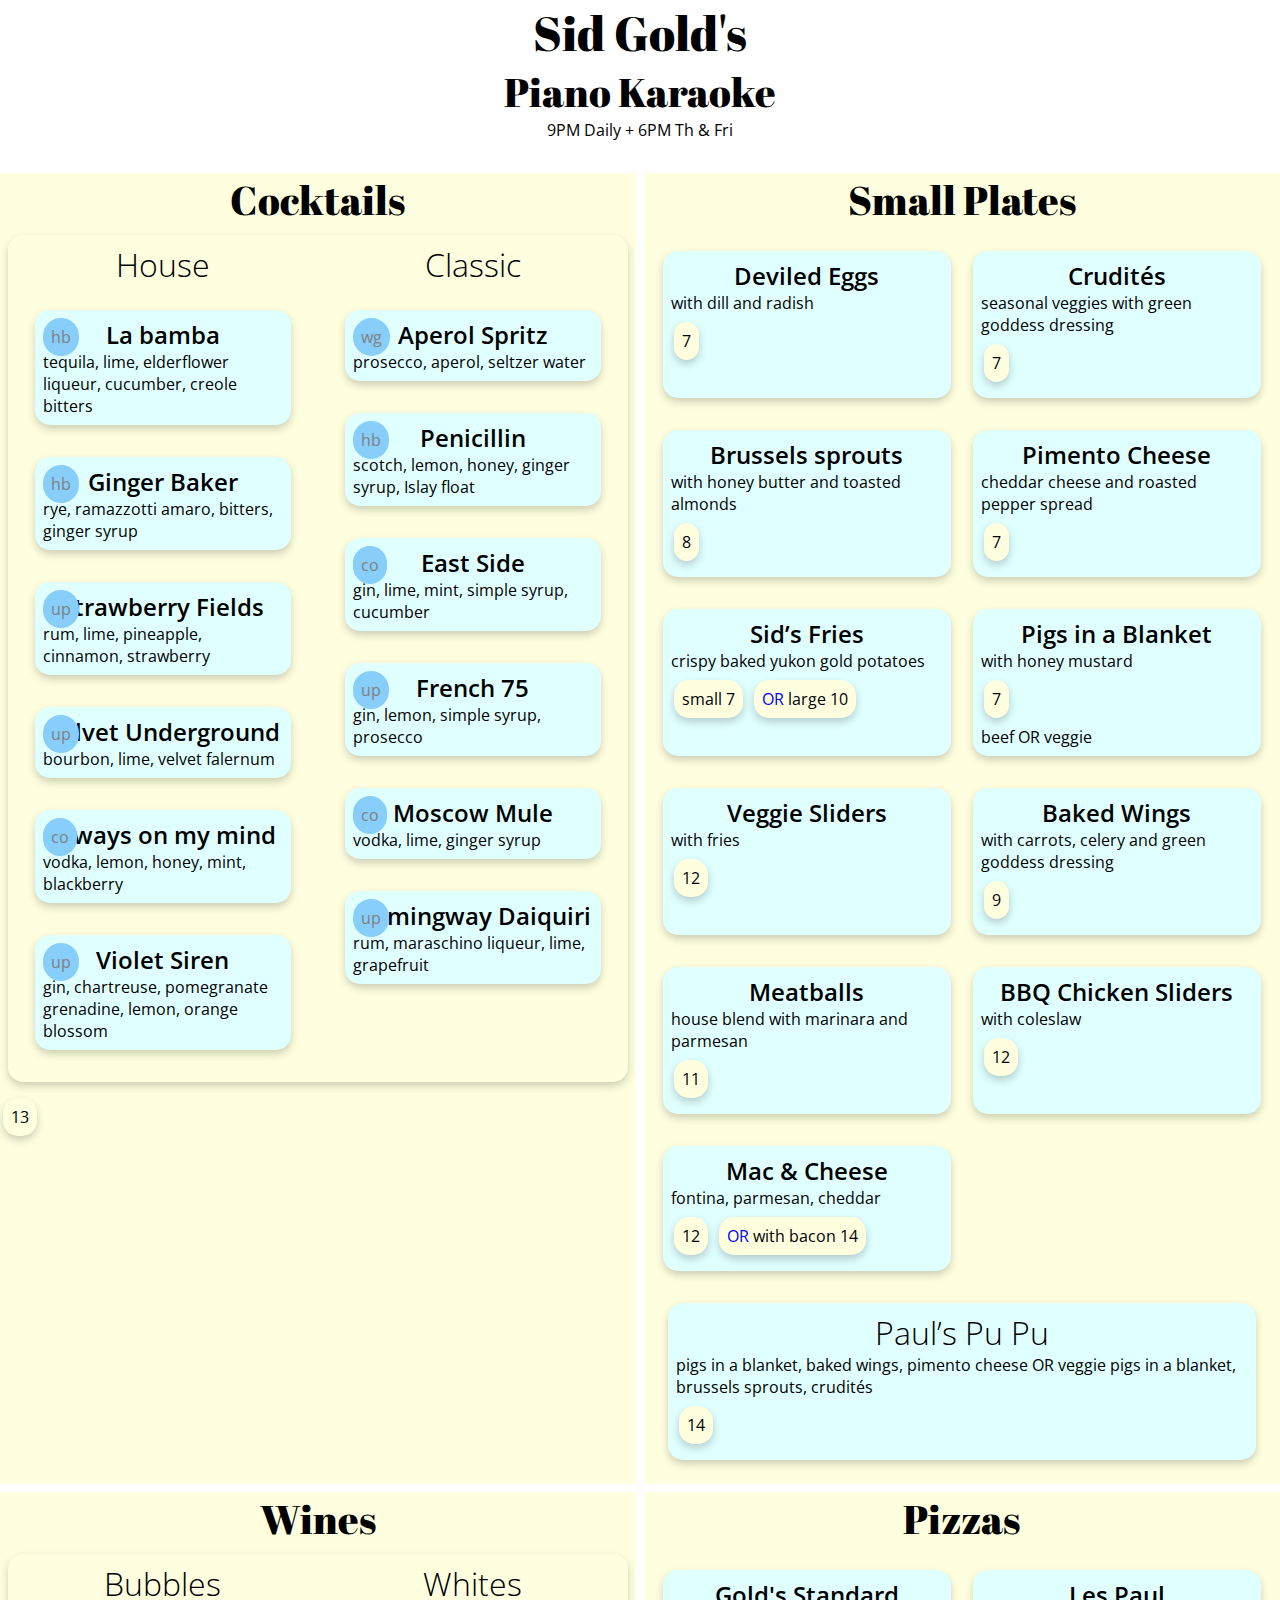
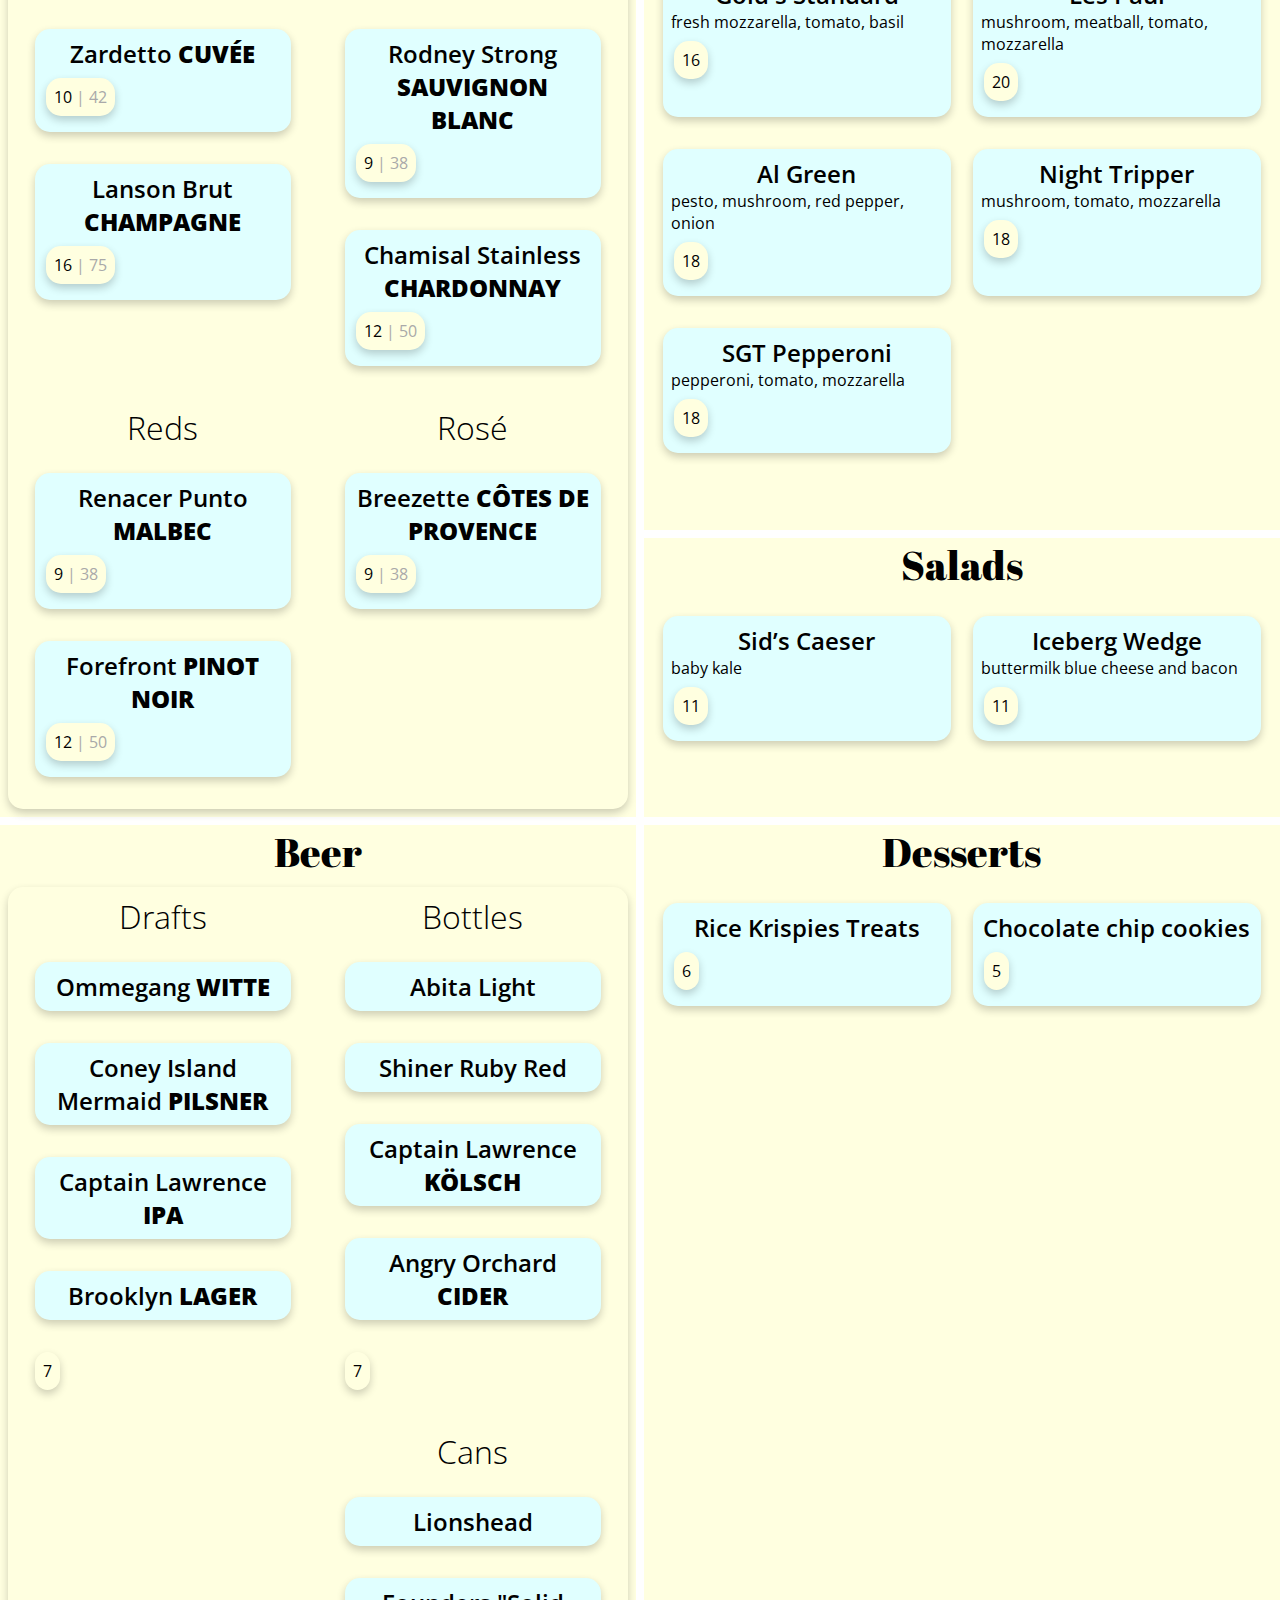
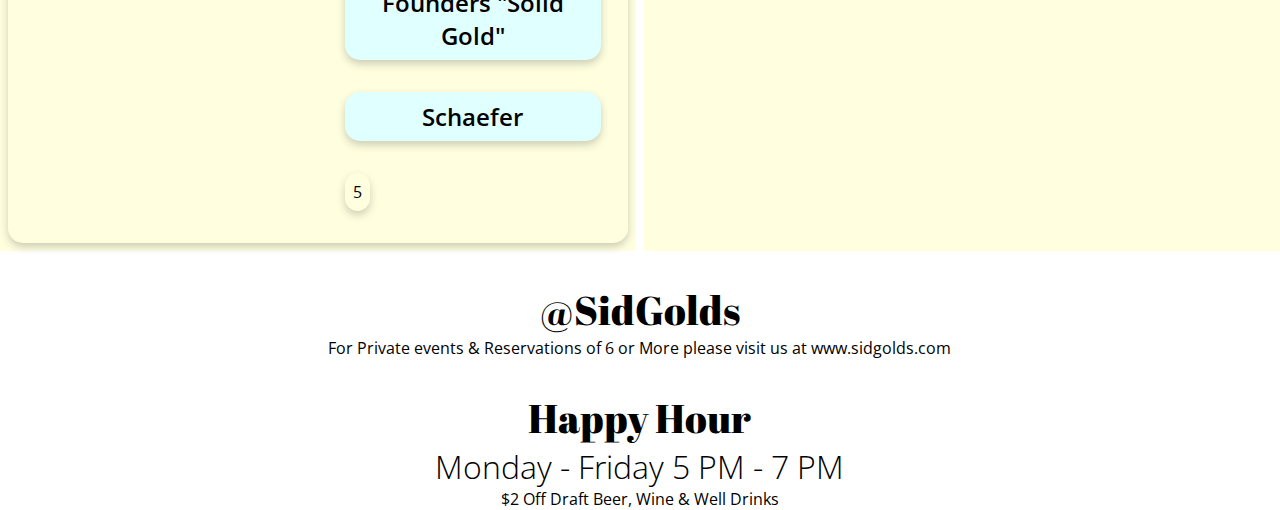
==== index.html @ cfde5a7e "updated render in link" ====
<!DOCTYPE html>
<html lang="en" dir="ltr">

<head>
  <meta charset="utf-8">
  <title>Sid Gold's Menu</title>
  <link href="layout.css" rel="stylesheet" type="text/css" media="all">
  <link href="style.css" rel="stylesheet" type="text/css" media="all">
  <link href="toggle.css" rel="stylesheet" type="text/css" media="all">
  <link href="color.css" rel="stylesheet" type="text/css" media="all">
  <link rel="manifest" href="/manifest.webmanifest">
  <link href="https://fonts.googleapis.com/css?family=Abril+Fatface|Open+Sans:300,300i,400,400i,600,600i,700,700i,800,800i" rel="stylesheet">
  <meta name="viewport" content="width=device-width, initial-scale=1.0">
  <meta name="Sid Gold's Menu" content="Full Menu of Cocktails, Wine, Beer and Food">
  <!-- <style>
    @media print {

      footer,
      #happy-hour {
        display: none;
      }
      body {
        /* height:100vh!important; */
        padding: 0 !important;
        margin: 0 !important;
        color: black;
      }
    }

    @page {
      size: letter landscape;
      margin: 0;
    }
  </style> -->
</head>


<body>

  <header id="header">
    <h1>Sid Gold's</h1>
    <h2>Piano Karaoke</h2>
    <p>9PM Daily + 6PM Th & Fri</p>
  </header>

  <main id="menu">
    <article id="cocktails">
      <h2>Cocktails</h2>
      <div class="items">
        <article id="house-cocktails">
          <h3>House</h3>
          <article class="items">
            <div class="cocktail highball">
              <h4>La bamba</h4>
              <p>tequila, lime, elderflower liqueur, cucumber, creole bitters</p>
            </div>
            <div class="cocktail highball">
              <h4>Ginger Baker</h4>
              <p>rye, ramazzotti amaro, bitters, ginger syrup</p>
            </div>
            <div class="cocktail up">
              <h4>Strawberry Fields</h4>
              <p>rum, lime, pineapple, cinnamon, strawberry</p>
            </div>
            <div class="cocktail up">
              <h4>Velvet Underground</h4>
              <p>bourbon, lime, velvet falernum</p>
            </div>
            <div class="cocktail collins">
              <h4>Always on my mind</h4>
              <p>vodka, lemon, honey, mint, blackberry</p>
            </div>
            <div class="cocktail up">
              <h4>Violet Siren</h4>
              <p>gin, chartreuse, pomegranate grenadine, lemon, orange blossom</p>
            </div>
          </article>
        </article>
        <article id="classic-cocktails">
          <h3>Classic</h3>
          <article class="items">
            <div class="cocktail wine-glass">
              <h4>Aperol Spritz</h4>
              <p>prosecco, aperol, seltzer water</p>
            </div>
            <div class="cocktail highball">
              <h4>Penicillin</h4>
              <p>scotch, lemon, honey, ginger syrup, Islay float</p>
            </div>
            <div class="cocktail collins">
              <h4>East Side</h4>
              <p>gin, lime, mint, simple syrup, cucumber</p>
            </div>
            <div class="cocktail up">
              <h4>French 75</h4>
              <p>gin, lemon, simple syrup, prosecco</p>
            </div>
            <div class="cocktail collins">
              <h4>Moscow Mule</h4>
              <p>vodka, lime, ginger syrup</p>
            </div>
            <div class="cocktail up">
              <h4>Hemingway Daiquiri</h4>
              <p>rum, maraschino liqueur, lime, grapefruit</p>
            </div>
          </article>
        </article>
      </div>
      <p class="price">13</p>
    </article>

    <article id="wines">
      <h2>Wines</h2>
      <div class="items">
        <article id="bubbles">
          <h3>Bubbles</h3>
          <article class="items">
            <div class="wine">
              <h4>Zardetto <span class="wine-type">Cuvée</span></h4>
              <p class="price">10<span class="bottle-price">42</span></p>
            </div>
            <div class="wine">
              <h4>Lanson Brut <span class="wine-type">Champagne</span></h4>
              <p class="price">16<span class="bottle-price">75</span></p>
            </div>
          </article>
        </article>
        <article id="whites">
          <h3>Whites</h3>
          <article class="items">
            <div class="wine">
              <h4>Rodney Strong <span class="wine-type">Sauvignon Blanc</span></h4>
              <p class="price">9<span class="bottle-price">38</span></p>
            </div>
            <div class="wine">
              <h4>Chamisal Stainless <span class="wine-type">Chardonnay</span></h4>
              <p class="price">12<span class="bottle-price">50</span></p>
            </div>
          </article>
        </article>
        <article id="reds">
          <h3>Reds</h3>
          <article class="items">
            <div class="wine">
              <h4>Renacer Punto <span class="wine-type">Malbec</span></h4>
              <p class="price">9<span class="bottle-price">38</span></p>
            </div>
            <div class="wine">
              <h4>Forefront <span class="wine-type">Pinot Noir</span></h4>
              <p class="price">12<span class="bottle-price">50</span></p>
            </div>
          </article>
        </article>
        <article id="roses">
          <h3>Rosé</h3>
          <article class="items">
            <div class="wine">
              <h4>Breezette <span class="wine-type">Côtes de Provence</span></h4>
              <p class="price">9<span class="bottle-price">38</span></p>
            </div>
          </article>
        </article>
      </div>
    </article>

    <article id="beers">
      <h2>Beer</h2>
      <div class="items">
        <article id="drafts">
          <h3>Drafts</h3>
          <article class="items">
            <div class="beer">
              <h4>Ommegang <span class="beer-type">Witte</span></h4>
            </div>
            <div class="beer">
              <h4>Coney Island Mermaid <span class="beer-type">Pilsner</span></h4>
            </div>
            <div class="beer">
              <h4>Captain Lawrence <span class="beer-type">IPA</span></h4>
            </div>
            <div class="beer">
              <h4>Brooklyn <span class="beer-type">Lager</span></h4>
            </div>
            <p class="price">7</p>
          </article>
        </article>
        <article id="bottles">
          <h3>Bottles</h3>
          <article class="items">
            <div class="beer">
              <h4>Abita Light</h4>
            </div>
            <div class="beer">
              <h4>Shiner Ruby Red</h4>
            </div>
            <div class="beer">
              <h4>Captain Lawrence <span class="beer-type">Kölsch</span></h4>
            </div>
            <div class="beer">
              <h4>Angry Orchard <span class="beer-type">Cider</span></h4>
            </div>
            <p class="price">7</p>
          </article>
        </article>
        <article id="cans">
          <h3>Cans</h3>
          <article class="items">
            <div class="beer">
              <h4>Lionshead</h4>
            </div>
            <div class="beer">
              <h4>Founders "Solid Gold"</h4>
            </div>
            <div class="beer">
              <h4>Schaefer</h4>
            </div>
            <p class="price">5</p>
          </article>
        </article>
      </div>
    </article>

    <article id="small-plates">
      <h2>Small Plates</h2>
      <article class="items">
        <div class="food">
          <h4>Deviled Eggs</h4>
          <p>with dill and radish</p>
          <p class="price">7</p>
        </div>
        <div class="food">
          <h4>Crudités</h4>
          <p>seasonal veggies with green goddess dressing</p>
          <p class="price">7</p>
        </div>
        <div class="food">
          <h4>Brussels sprouts</h4>
          <p>with honey butter and toasted almonds</p>
          <p class="price">8</p>
        </div>
        <div class="food">
          <h4>Pimento Cheese</h4>
          <p>cheddar cheese and roasted pepper spread</p>
          <p class="price">7</p>
        </div>
        <div class="food">
          <h4>Sid’s Fries</h4>
          <p>crispy baked yukon gold potatoes</p>
          <p class="price">small 7</p>
          <p class="price">large 10</p>
        </div>
        <div class="food">
          <h4>Pigs in a Blanket</h4>
          <p>with honey mustard</p>
          <p class="price">7</p>
          <p>beef OR veggie</p>
        </div>
        <div class="food">
          <h4>Veggie Sliders</h4>
          <p>with fries</p>
          <p class="price">12</p>
        </div>
        <div class="food">
          <h4>Baked Wings</h4>
          <p>with carrots, celery and green goddess dressing</p>
          <p class="price">9</p>
        </div>
        <div class="food">
          <h4>Meatballs</h4>
          <p>house blend with marinara and parmesan</p>
          <p class="price">11</p>
        </div>
        <div class="food">
          <h4>BBQ Chicken Sliders</h4>
          <p>with coleslaw</p>
          <p class="price">12</p>
        </div>
        <div class="food">
          <h4>Mac & Cheese</h4>
          <p>fontina, parmesan, cheddar</p>
          <p class="price">12</p>
          <p class="price">with bacon 14</p>
        </div>

        <div id="pupu">
          <h3>Paul’s Pu Pu</h3>
          <p>pigs in a blanket, baked wings, pimento cheese OR veggie pigs in a blanket, brussels sprouts, crudités</p>
          <p class="price">14</p>
        </div>
      </article>


    </article>

    <article id="pizzas">
      <h2>Pizzas</h2>
      <article class="items">
        <div class="pizza">
          <h4>Gold's Standard</h4>
          <p>fresh mozzarella, tomato, basil</p>
          <p class="price">16</p>
        </div>
        <div class="pizza">
          <h4>Les Paul</h4>
          <p>mushroom, meatball, tomato, mozzarella</p>
          <p class="price">20</p>
        </div>
        <div class="pizza">
          <h4>Al Green</h4>
          <p>pesto, mushroom, red pepper, onion</p>
          <p class="price">18</p>
        </div>
        <div class="pizza">
          <h4>Night Tripper</h4>
          <p>mushroom, tomato, mozzarella</p>
          <p class="price">18</p>
        </div>
        <div class="pizza">
          <h4>SGT Pepperoni</h4>
          <p>pepperoni, tomato, mozzarella</p>
          <p class="price">18</p>
        </div>
      </article>
    </article>

    <article id="salads">
      <h2>Salads</h2>
      <article class="items">
        <div class="salad">
          <h4>Sid’s Caeser</h4>
          <p>baby kale</p>
          <p class="price">11</p>
        </div>
        <div class="salad">
          <h4>Iceberg Wedge</h4>
          <p>buttermilk blue cheese and bacon</p>
          <p class="price">11</p>
        </div>
      </article>
    </article>

    <article id="desserts">
      <h2>Desserts</h2>
      <article class="items">
        <div class="dessert">
          <h4>Rice Krispies Treats</h4>
          <p class="price">6</p>
        </div>
        <div class="dessert">
          <h4>Chocolate chip cookies</h4>
          <p class="price">5</p>
        </div>
      </article>
    </article>
  </main>


  <aside id="happy-hour">
    <h2>Happy Hour</h2>
    <!-- <input class="price" type="checkbox" id="happy-hour-toggle" name="happy-hour">
    <label for="happy-hour">Happy Hour Prices</label> -->
    <h3>Monday - Friday 5 PM - 7 PM</h3>
    <p>$2 Off Draft Beer, Wine & Well Drinks</p>
  </aside>
  <footer id="info">
    <h2>@SidGolds</h2>
    <p>For Private events & Reservations of 6 or More please visit us at www.sidgolds.com</p>
  </footer>
</body>

</html>
---- layout.css ----
body, main, .items {
  display: grid;
}
body {
  grid-gap: 2em;
  grid-template-columns: auto;
  grid-auto-rows: auto;
  grid-template-columns: 1fr 2fr 2fr;
  grid-template-areas: "header header header" "menu menu menu" "info info info" "happy-hour happy-hour happy-hour";
}
header {
  grid-area: header;
}
#info {
  grid-area: info;
}
#happy-hour {
  grid-area: happy-hour;
}
#wines {
  grid-area: wines
}
#cocktails {
  grid-area: cocktails;
}
#beers {
  grid-area: beers
}
#small-plates {
  grid-area: food
}
#pizzas {
  grid-area: pizzas
}
#salads {
  grid-area: salads
}
#desserts {
  grid-area: desserts
}
#menu {
  grid-area: menu;
  justify-content: space-around;
  grid-gap: .5em;
  grid-template-columns: repeat(2, 1fr);
  grid-template-areas: "cocktails food"
                        "wines pizzas"
                        "wines salads"
                        "beers desserts";
}

  .items {
    grid-gap: 1em;
    grid-template-columns: repeat(auto-fit, minmax(250px, 1fr));
  }
#pupu {
  grid-column: 1 / -1;
}
.items article:last-child:not(:nth-child(even)){
    /* background-color: red; */
    grid-column-end: -1;
}
---- style.css ----
* {
  padding: 0;
  margin: 0;
}
html {
  box-sizing: border-box;
}
h1, h2, h3, h4, h5, h6 {
  font-size: 100%;
  font-weight: normal;
  text-align: center;
}
*, *:before, *:after {
  box-sizing: inherit;
}
h1 {
  font-size: 3em;
  font-family: 'Abril Fatface', cursive;
}
h2 {
  font-size: 2.5em;
  font-family: 'Abril Fatface', cursive;
}
h3 {
  font-size: 2em;
  font-family: 'Open Sans', sans-serif;
  font-weight: 100;
}
h4 {
  font-size: 1.5em;
  font-family: 'Open Sans', sans-serif;
  font-weight: 600;
}

body {
  font-size: 16px;
  font-family: 'Open Sans', sans-serif;
}
#logo {
  grid-area: logo;
  background-image: url("http://sidgolds.com/wp-content/uploads/2015/06/sidgold_logo_ret.png");
  background-size: 100% auto;
  background-repeat: no-repeat;
}

header, footer, aside {
  text-align: center;
  /* margin: 2em;
  padding: 1em; */
}

.price {
  text-align: center;
  width: fit-content;
  display: inline-block;
}
.items, #pupu {
  border-radius: 15px;
  padding: .5em;
  margin: .5em;
}
div, .price {
  padding: .5em;
  margin: .5em .2em;
}
.price+.price::before {
  content: "OR ";
}
.bottle-price {
}
.bottle-price::before {
  content: " | ";
}
.wine-type, .beer-type {
  text-transform: uppercase;
  font-weight: 800;
}
.up::before {
  content: "up";
}
.collins::before {
  content: "co";
}
.highball::before {
  content: "hb";
}
.wine-glass::before {
  content: "wg";
}
.cocktail::before {
  padding: .5em;
  border-radius: 25px;
  position: absolute;
}
---- toggle.css ----
/* input[type=checkbox] + label {
  color: #ccc;
  font-style: italic;
}
input[type=checkbox]:checked + label {
  color: #f00;
  font-style: normal;
}
input[type=checkbox]:checked + p{
  color: green;
  font-style: normal;
} */
---- color.css ----
h1, h2, h3, h4, h5, h6, p {
  color: black;
}
#menu>article {
  background: lightyellow;
}

.items {
background: lightyellow;
}
div {
  background: lightcyan;
}
.price {
  background: lightyellow;
}
.price+.price::before {
  color: blue;
}
.bottle-price {
  color: darkgray;
}
.items {
  color: gray;
}
.cocktail::before {
  background: lightskyblue;
}
div, .price {
  border-radius: 15px;
  box-shadow: 0 4px 8px 0 rgba(0, 0, 0, 0.2);
  transition: 0.3s;
}
div:hover {
  box-shadow: 0 8px 16px 0 rgba(0, 0, 0, 0.2);
}
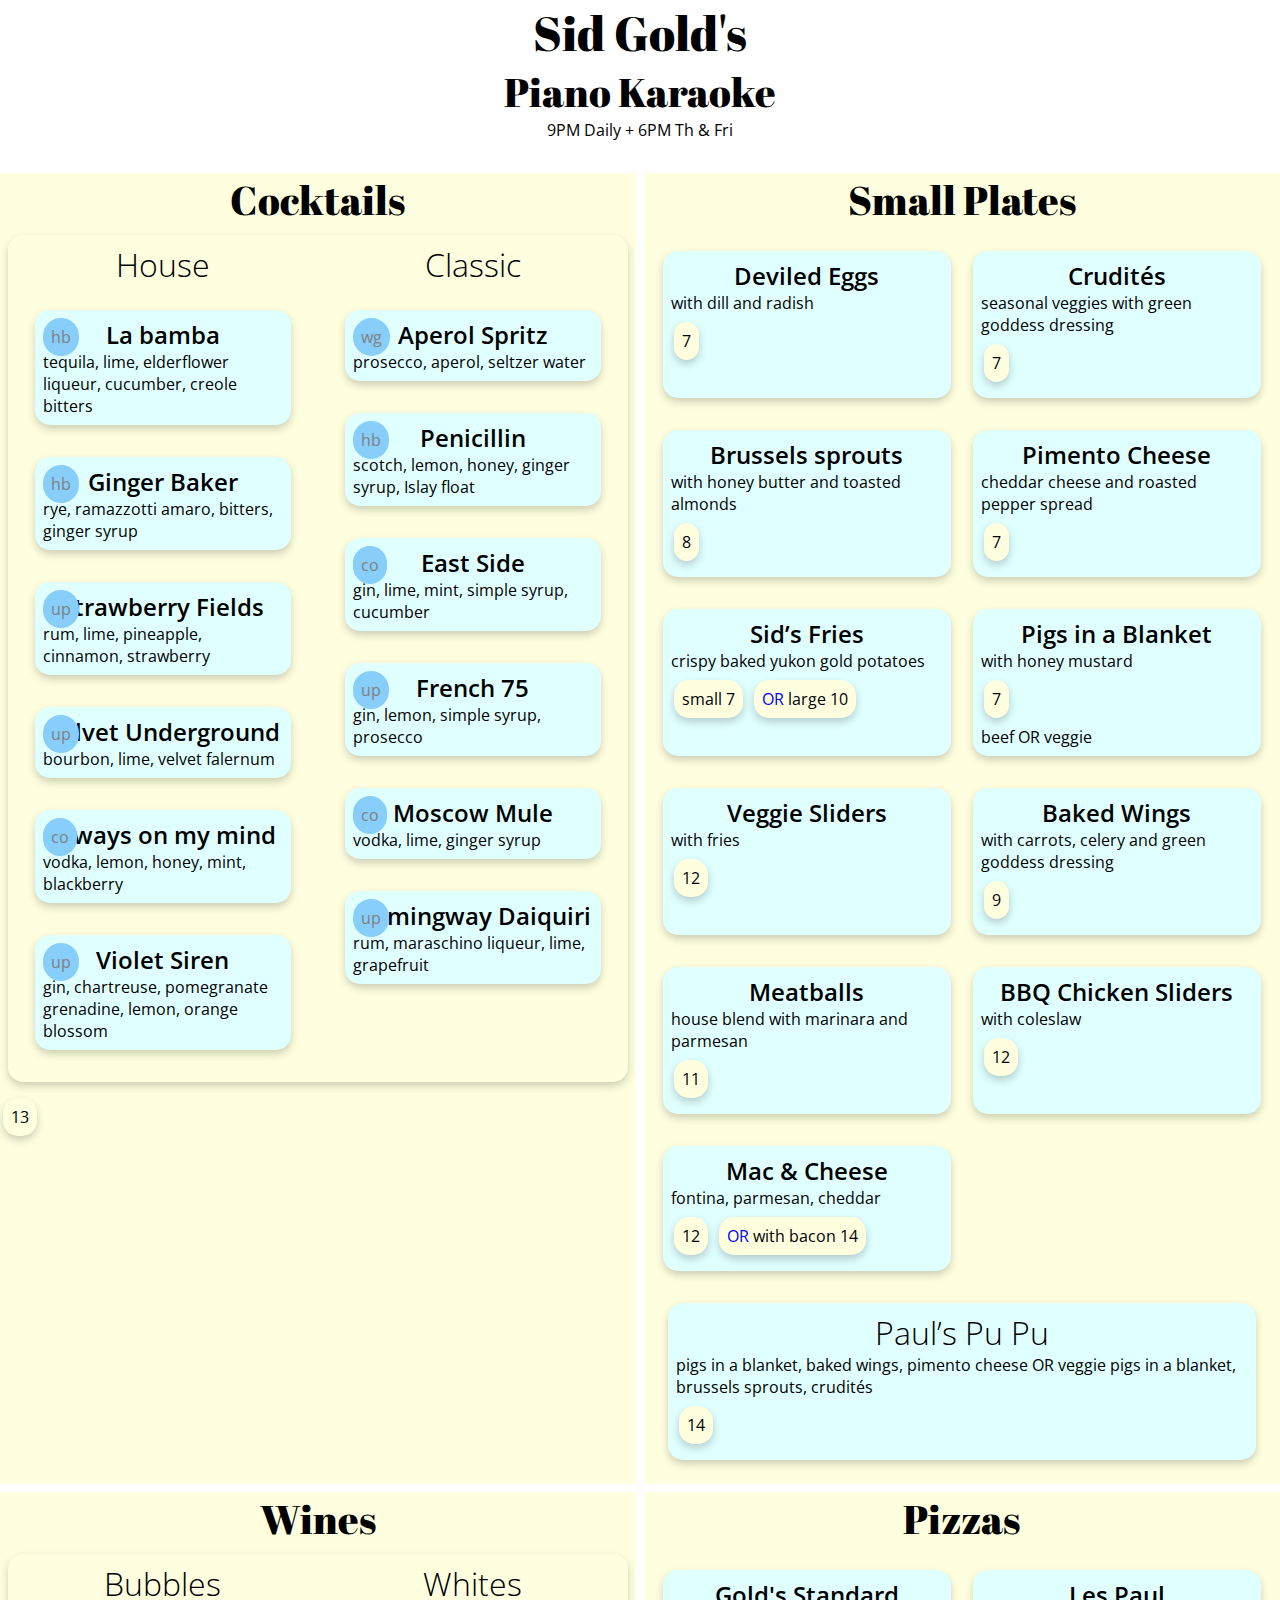
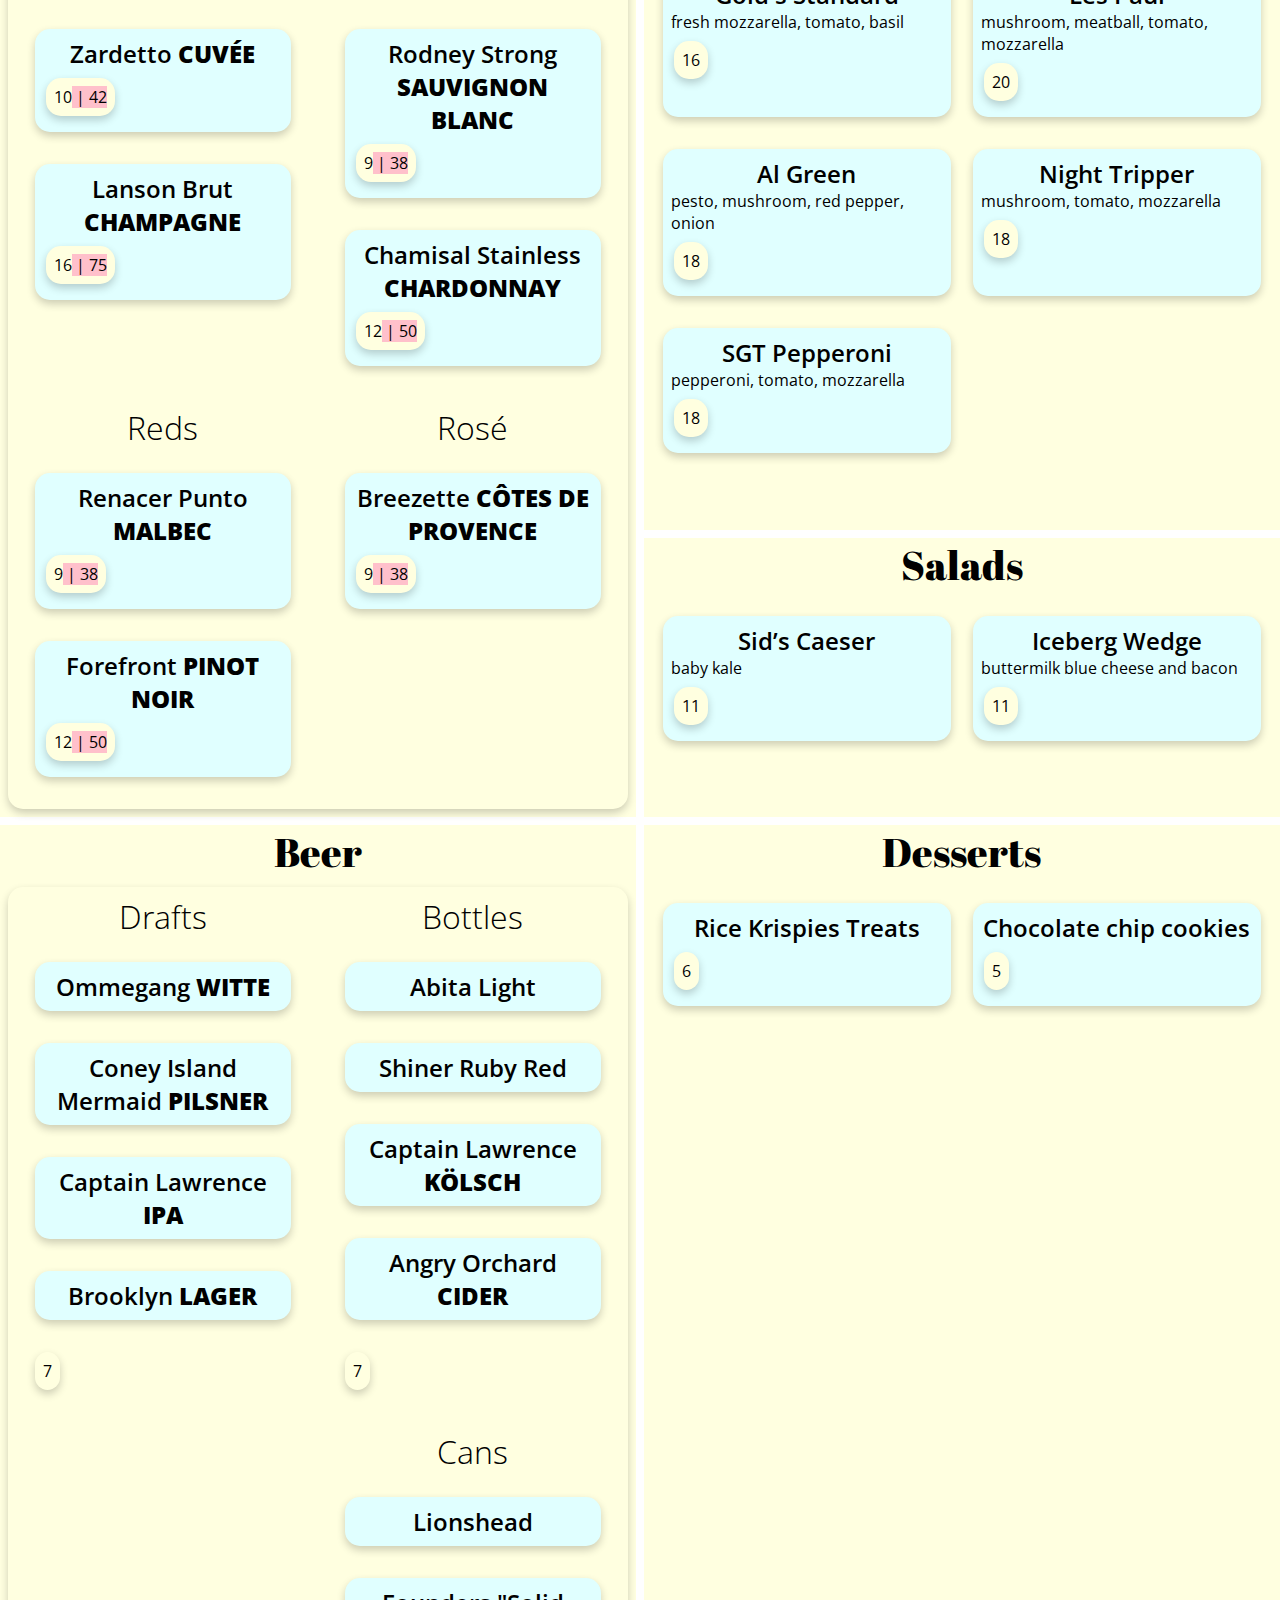
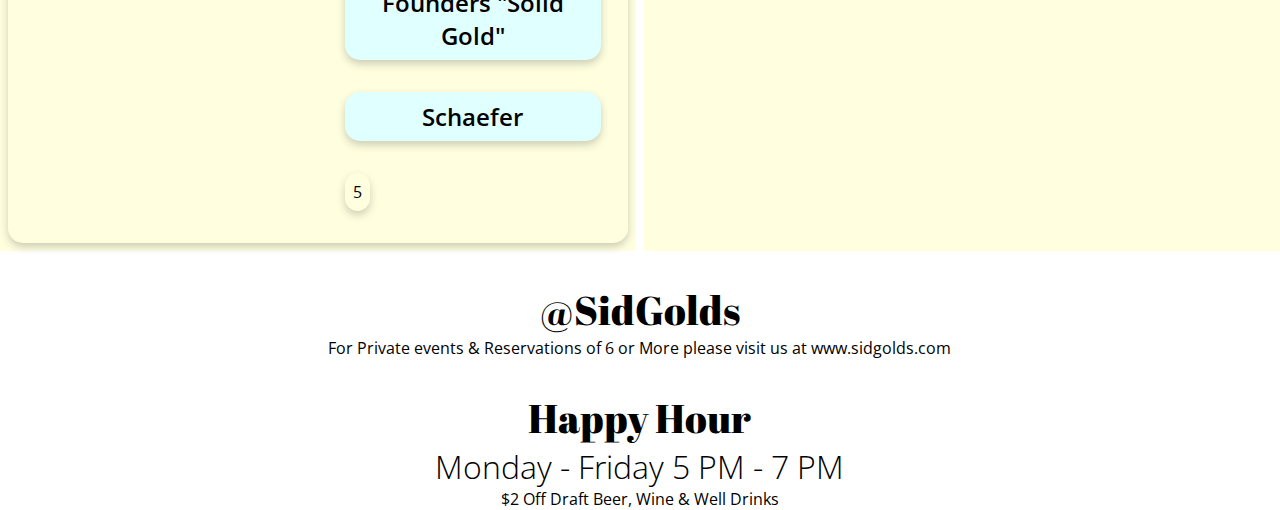
==== commit ac56f80b: "Merge pull request #2 from bunkrich/new-updates" ====
--- a/index.html
+++ b/index.html
@@ -12,6 +12,7 @@
   <link href="https://fonts.googleapis.com/css?family=Abril+Fatface|Open+Sans:300,300i,400,400i,600,600i,700,700i,800,800i" rel="stylesheet">
   <meta name="viewport" content="width=device-width, initial-scale=1.0">
   <meta name="Sid Gold's Menu" content="Full Menu of Cocktails, Wine, Beer and Food">
+
   <!-- <style>
     @media print {
 
--- a/color.css
+++ b/color.css
@@ -19,7 +19,8 @@
   color: blue;
 }
 .bottle-price {
-  color: darkgray;
+  color: black;
+  background: pink;
 }
 .items {
   color: gray;
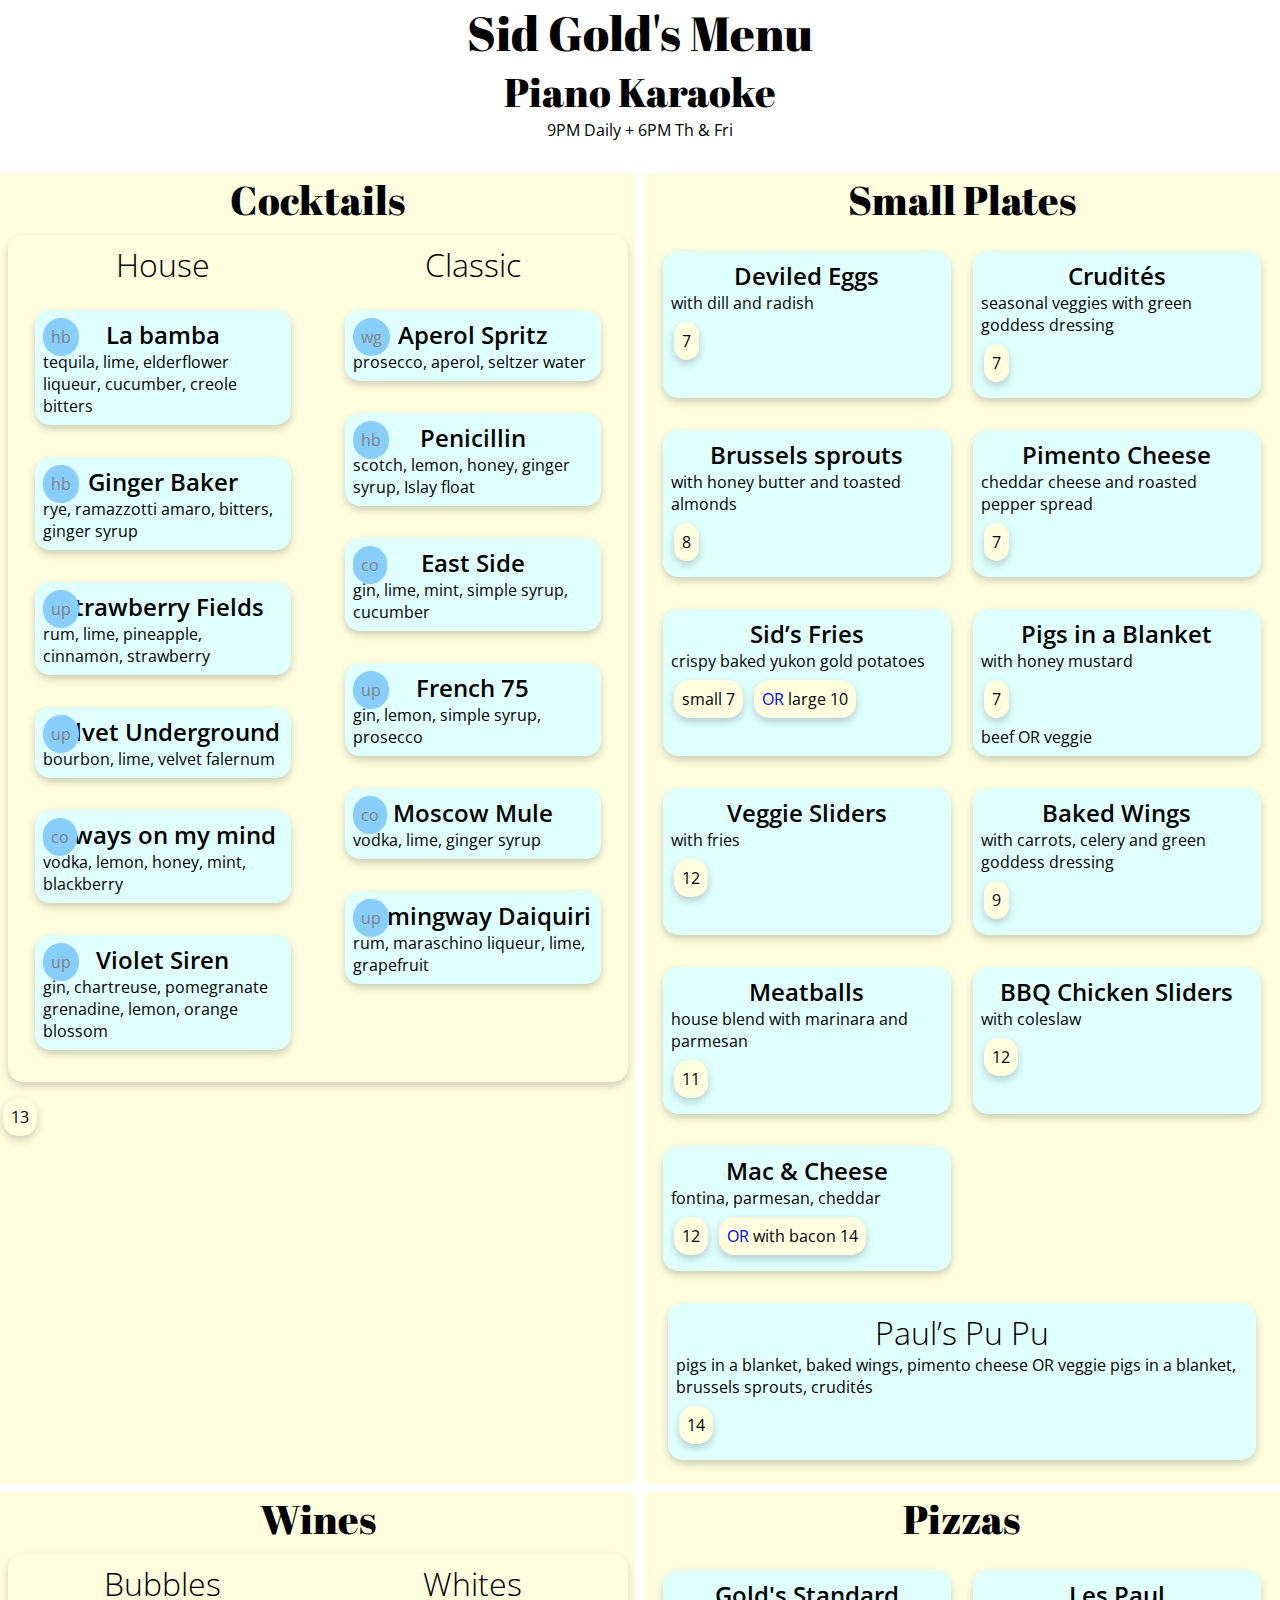
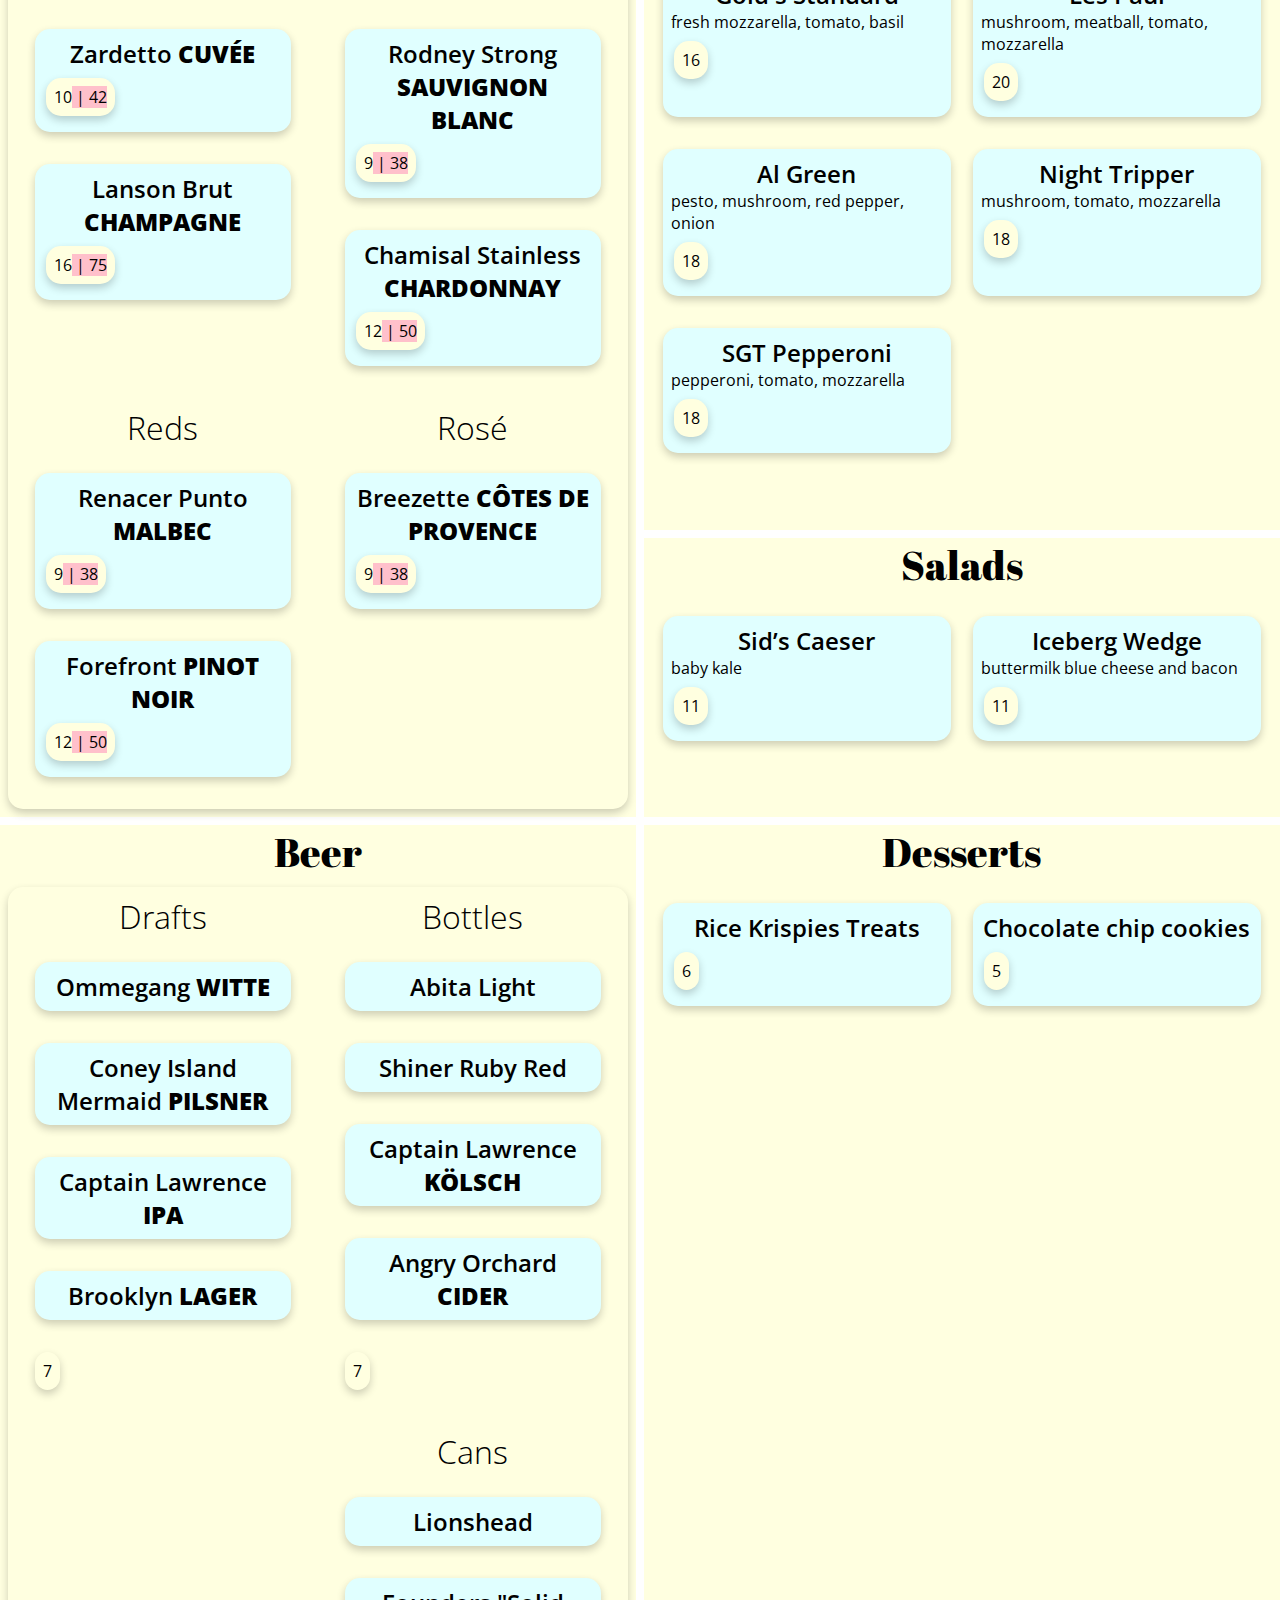
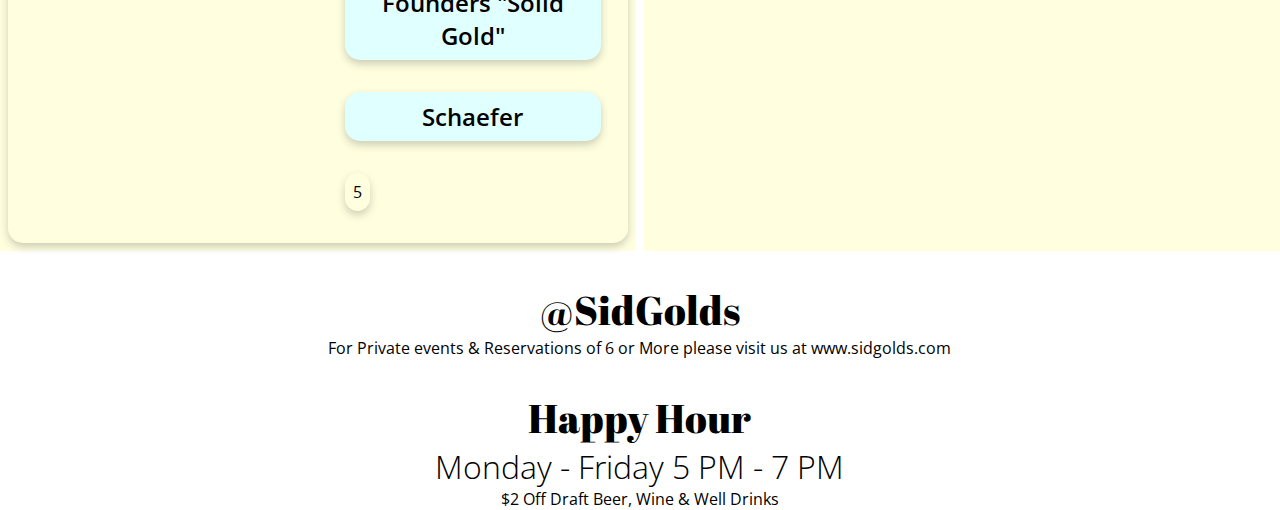
==== commit 522029d5: "Update index.html" ====
--- a/index.html
+++ b/index.html
@@ -4,10 +4,10 @@
 <head>
   <meta charset="utf-8">
   <title>Sid Gold's Menu</title>
-  <link href="layout.css" rel="stylesheet" type="text/css" media="all">
+  <!-- <link href="layout.css" rel="stylesheet" type="text/css" media="all">
   <link href="style.css" rel="stylesheet" type="text/css" media="all">
   <link href="toggle.css" rel="stylesheet" type="text/css" media="all">
-  <link href="color.css" rel="stylesheet" type="text/css" media="all">
+  <link href="color.css" rel="stylesheet" type="text/css" media="all"> -->
   <link rel="manifest" href="/manifest.webmanifest">
   <link href="https://fonts.googleapis.com/css?family=Abril+Fatface|Open+Sans:300,300i,400,400i,600,600i,700,700i,800,800i" rel="stylesheet">
   <meta name="viewport" content="width=device-width, initial-scale=1.0">
@@ -33,13 +33,16 @@
       margin: 0;
     }
   </style> -->
+  <style media="screen">
+    body,main,.items{display:grid}body{grid-gap:2em;grid-template-columns:auto;grid-auto-rows:auto;grid-template-columns:1fr 2fr 2fr;grid-template-areas:"header header header" "menu menu menu" "info info info" "happy-hour happy-hour happy-hour"}header{grid-area:header}#info{grid-area:info}#happy-hour{grid-area:happy-hour}#wines{grid-area:wines}#cocktails{grid-area:cocktails}#beers{grid-area:beers}#small-plates{grid-area:food}#pizzas{grid-area:pizzas}#salads{grid-area:salads}#desserts{grid-area:desserts}#menu{grid-area:menu;justify-content:space-around;grid-gap:.5em;grid-template-columns:repeat(2,1fr);grid-template-areas:"cocktails food" "wines pizzas" "wines salads" "beers desserts"}.items{grid-gap:1em;grid-template-columns:repeat(auto-fit,minmax(250px,1fr))}*{padding:0;margin:0}html{box-sizing:border-box}h1,h2,h3,h4{font-size:100%;font-weight:normal;text-align:center}*,*:before,*:after{box-sizing:inherit}h1{font-size:3em;font-family:'Abril Fatface',cursive}h2{font-size:2.5em;font-family:'Abril Fatface',cursive}h3{font-size:2em;font-family:'Open Sans',sans-serif;font-weight:100}h4{font-size:1.5em;font-family:'Open Sans',sans-serif;font-weight:600}body{font-size:16px;font-family:'Open Sans',sans-serif}#logo{grid-area:logo;background-image:url("http://sidgolds.com/wp-content/uploads/2015/06/sidgold_logo_ret.png");background-size:100% auto;background-repeat:no-repeat}header{text-align:center}.price{text-align:center;width:fit-content;display:inline-block}.items{border-radius:15px;padding:.5em;margin:.5em}div,.price{padding:.5em;margin:.5em .2em}.price+.price::before{content:"OR "}.up::before{content:"up"}.collins::before{content:"co"}.highball::before{content:"hb"}.wine-glass::before{content:"wg"}.cocktail::before{padding:.5em;border-radius:25px;position:absolute}h1,h2,h3,h4,p{color:black}#menu>article{background:lightyellow}.items{background:lightyellow}div{background:lightcyan}.price{background:lightyellow}.price+.price::before{color:blue}.items{color:gray}.cocktail::before{background:lightskyblue}div,.price{border-radius:15px;box-shadow:0 4px 8px 0 rgba(0,0,0,0.2)}
+  </style>
 </head>
 
 
 <body>
 
   <header id="header">
-    <h1>Sid Gold's</h1>
+    <h1>Sid Gold's Menu</h1>
     <h2>Piano Karaoke</h2>
     <p>9PM Daily + 6PM Th & Fri</p>
   </header>
@@ -370,3 +373,7 @@
 </body>
 
 </html>
+<link href="layout.css" rel="stylesheet" type="text/css" media="all">
+<link href="style.css" rel="stylesheet" type="text/css" media="all">
+<link href="toggle.css" rel="stylesheet" type="text/css" media="all">
+<link href="color.css" rel="stylesheet" type="text/css" media="all">
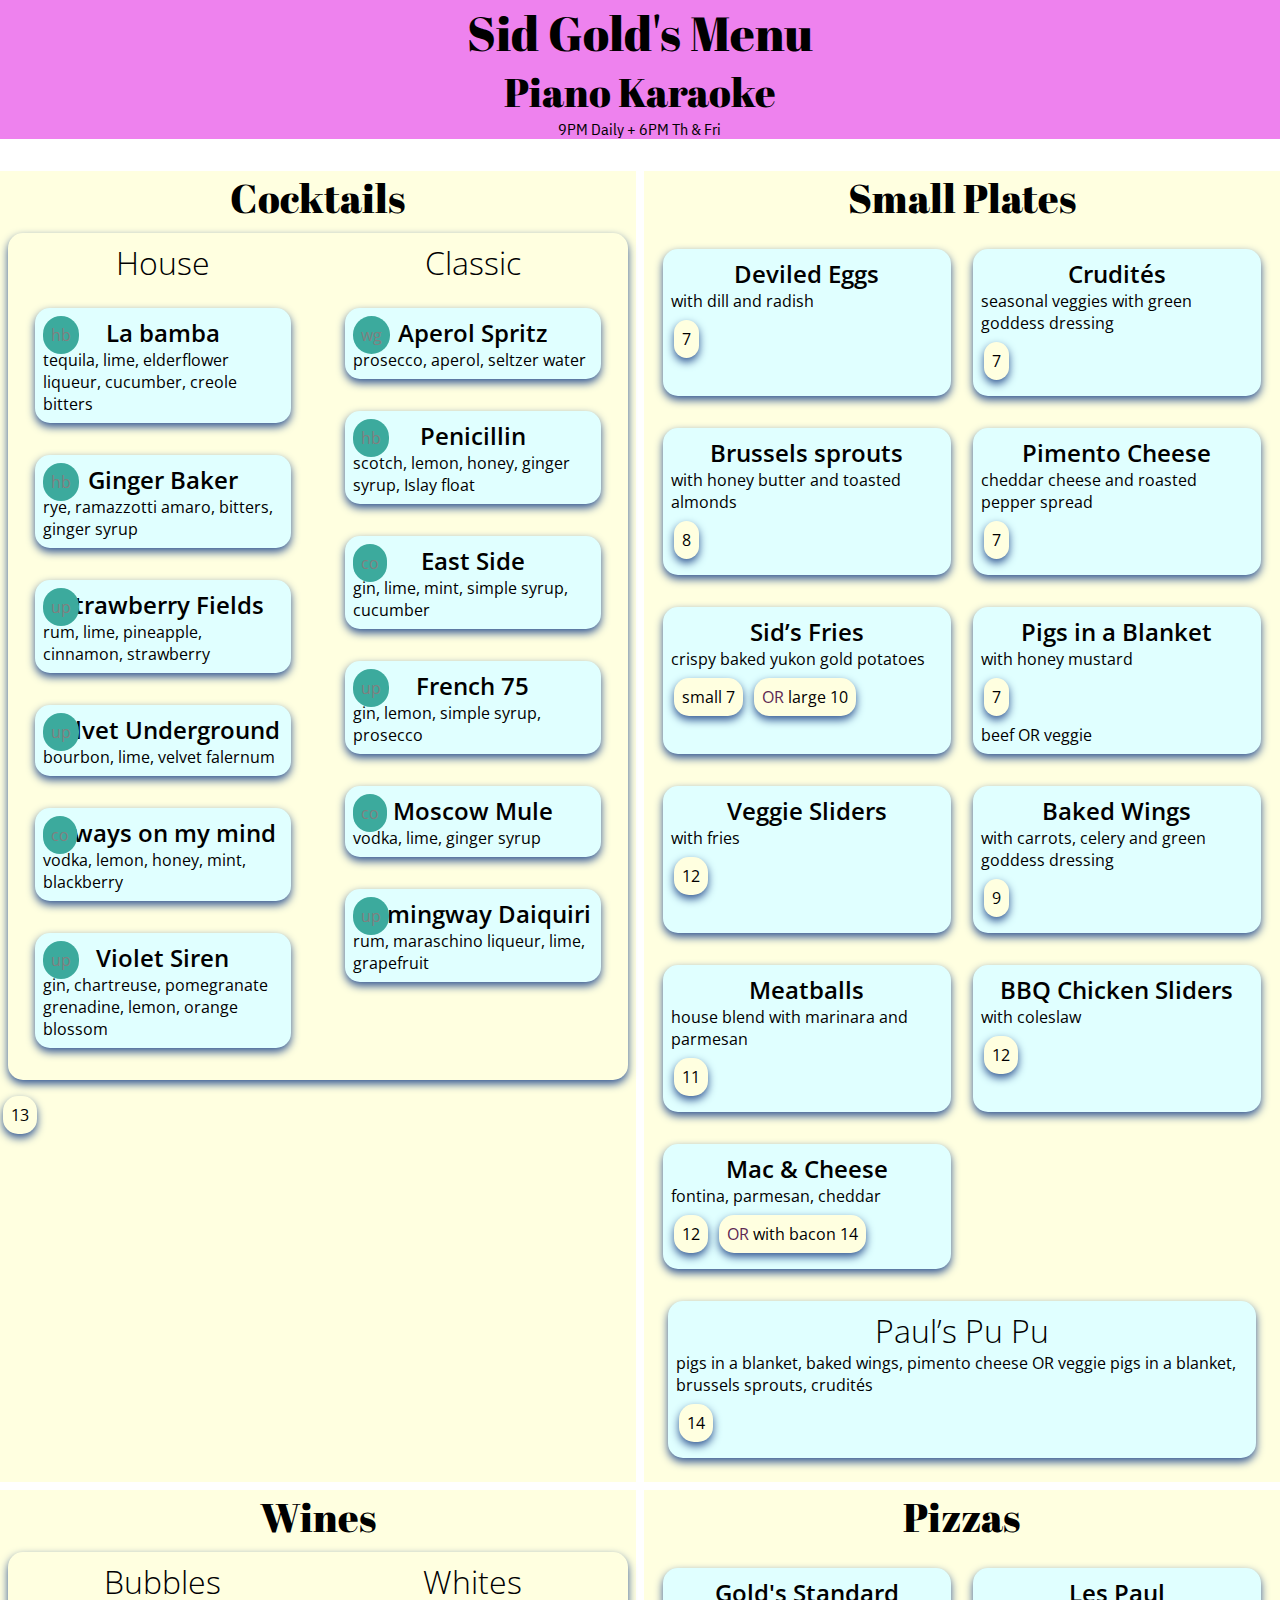
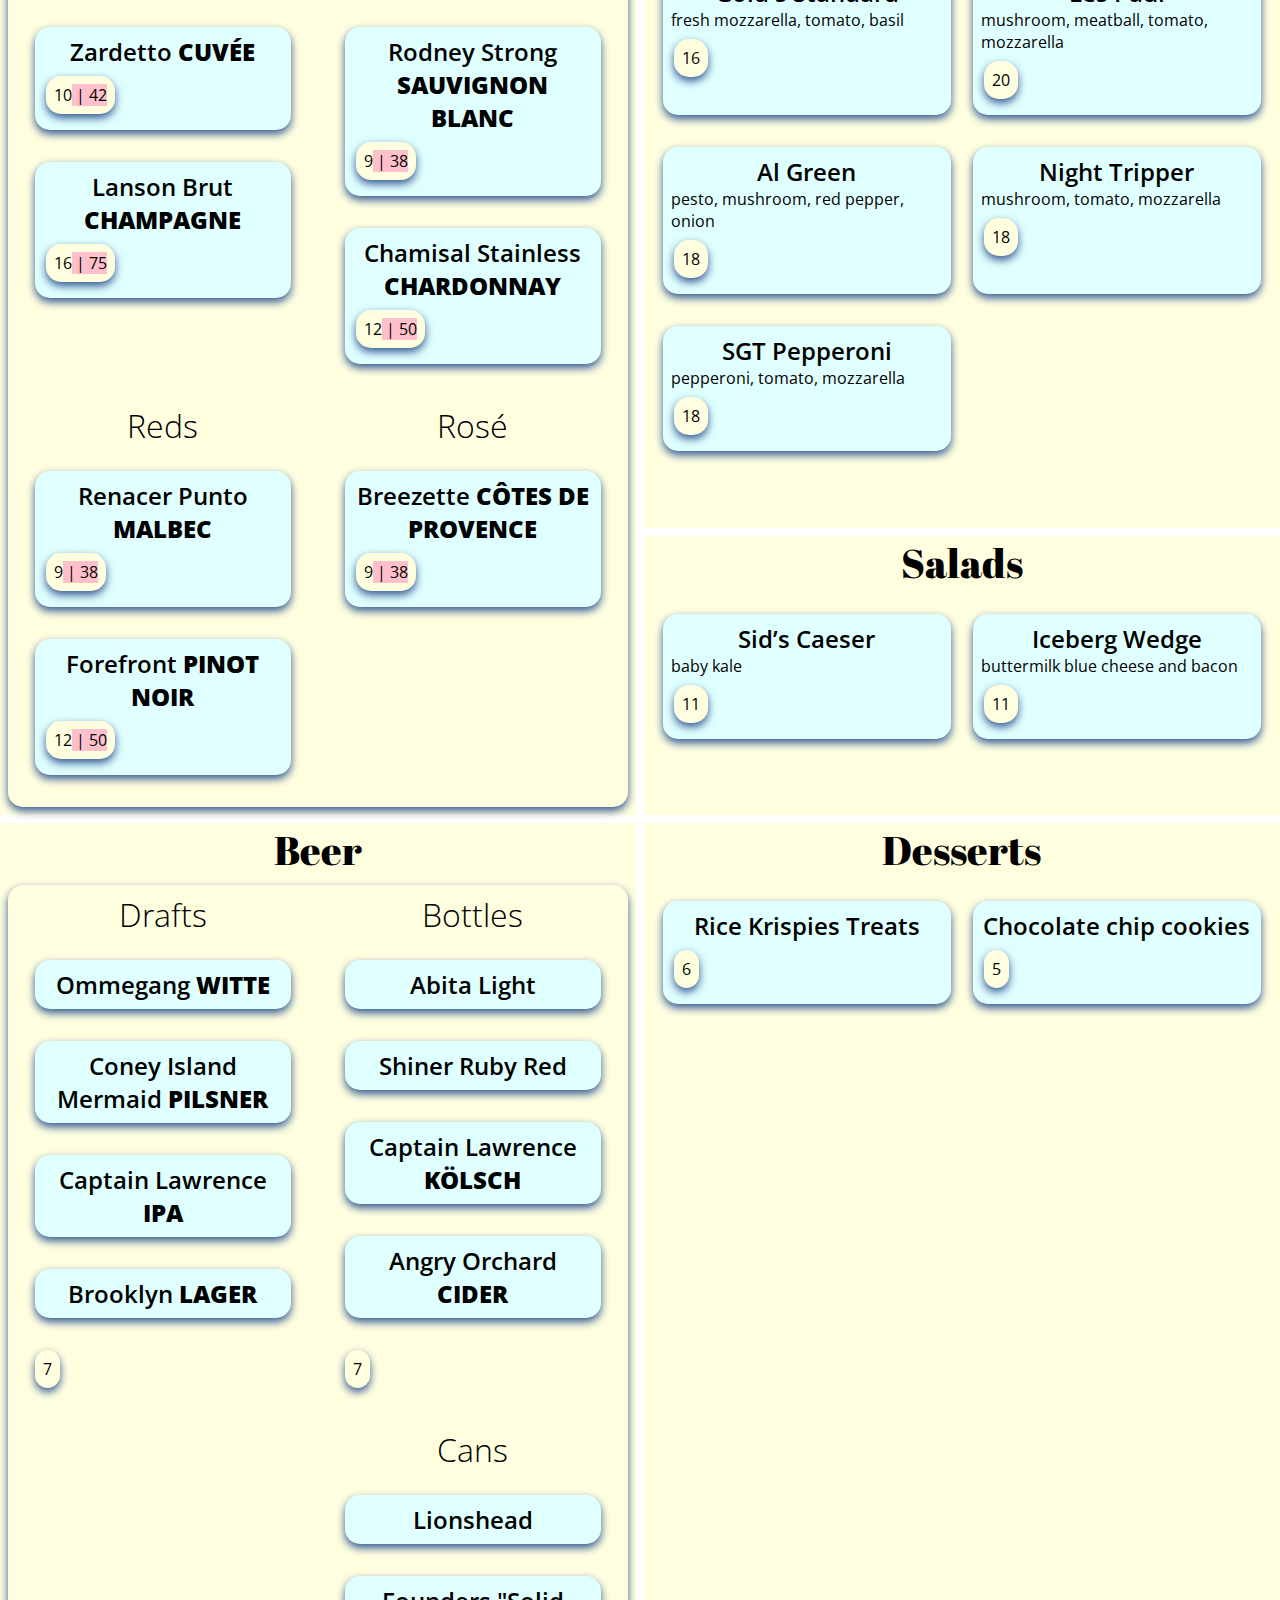
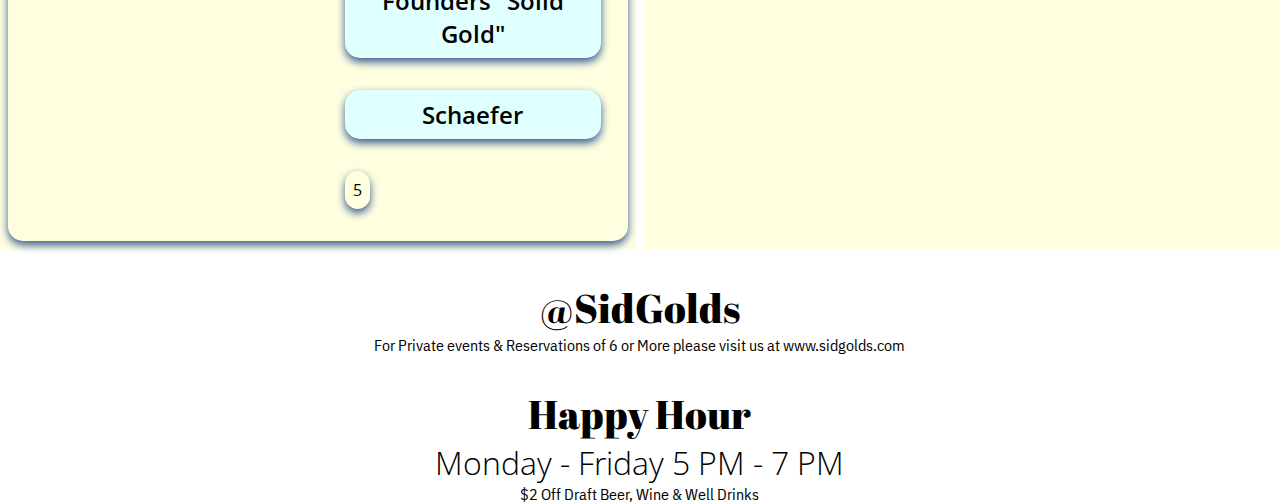
==== commit 533d28dd: "Merge branch 'master' into new-updates" ====
--- a/index.html
+++ b/index.html
@@ -4,15 +4,17 @@
 <head>
   <meta charset="utf-8">
   <title>Sid Gold's Menu</title>
-  <!-- <link href="layout.css" rel="stylesheet" type="text/css" media="all">
+  <link href="layout.css" rel="stylesheet" type="text/css" media="all">
   <link href="style.css" rel="stylesheet" type="text/css" media="all">
   <link href="toggle.css" rel="stylesheet" type="text/css" media="all">
-  <link href="color.css" rel="stylesheet" type="text/css" media="all"> -->
+  <link href="color.css" rel="stylesheet" type="text/css" media="all">
   <link rel="manifest" href="/manifest.webmanifest">
   <link href="https://fonts.googleapis.com/css?family=Abril+Fatface|Open+Sans:300,300i,400,400i,600,600i,700,700i,800,800i" rel="stylesheet">
   <meta name="viewport" content="width=device-width, initial-scale=1.0">
   <meta name="Sid Gold's Menu" content="Full Menu of Cocktails, Wine, Beer and Food">
-
+  <style>
+  @import url('https://fonts.googleapis.com/css?family=IBM+Plex+Sans+Condensed:100,300,400|IBM+Plex+Sans:100,200,300,400,500,600');
+  </style>
   <!-- <style>
     @media print {
 
@@ -33,9 +35,7 @@
       margin: 0;
     }
   </style> -->
-  <style media="screen">
-    body,main,.items{display:grid}body{grid-gap:2em;grid-template-columns:auto;grid-auto-rows:auto;grid-template-columns:1fr 2fr 2fr;grid-template-areas:"header header header" "menu menu menu" "info info info" "happy-hour happy-hour happy-hour"}header{grid-area:header}#info{grid-area:info}#happy-hour{grid-area:happy-hour}#wines{grid-area:wines}#cocktails{grid-area:cocktails}#beers{grid-area:beers}#small-plates{grid-area:food}#pizzas{grid-area:pizzas}#salads{grid-area:salads}#desserts{grid-area:desserts}#menu{grid-area:menu;justify-content:space-around;grid-gap:.5em;grid-template-columns:repeat(2,1fr);grid-template-areas:"cocktails food" "wines pizzas" "wines salads" "beers desserts"}.items{grid-gap:1em;grid-template-columns:repeat(auto-fit,minmax(250px,1fr))}*{padding:0;margin:0}html{box-sizing:border-box}h1,h2,h3,h4{font-size:100%;font-weight:normal;text-align:center}*,*:before,*:after{box-sizing:inherit}h1{font-size:3em;font-family:'Abril Fatface',cursive}h2{font-size:2.5em;font-family:'Abril Fatface',cursive}h3{font-size:2em;font-family:'Open Sans',sans-serif;font-weight:100}h4{font-size:1.5em;font-family:'Open Sans',sans-serif;font-weight:600}body{font-size:16px;font-family:'Open Sans',sans-serif}#logo{grid-area:logo;background-image:url("http://sidgolds.com/wp-content/uploads/2015/06/sidgold_logo_ret.png");background-size:100% auto;background-repeat:no-repeat}header{text-align:center}.price{text-align:center;width:fit-content;display:inline-block}.items{border-radius:15px;padding:.5em;margin:.5em}div,.price{padding:.5em;margin:.5em .2em}.price+.price::before{content:"OR "}.up::before{content:"up"}.collins::before{content:"co"}.highball::before{content:"hb"}.wine-glass::before{content:"wg"}.cocktail::before{padding:.5em;border-radius:25px;position:absolute}h1,h2,h3,h4,p{color:black}#menu>article{background:lightyellow}.items{background:lightyellow}div{background:lightcyan}.price{background:lightyellow}.price+.price::before{color:blue}.items{color:gray}.cocktail::before{background:lightskyblue}div,.price{border-radius:15px;box-shadow:0 4px 8px 0 rgba(0,0,0,0.2)}
-  </style>
+
 </head>
 
 
@@ -373,7 +373,3 @@
 </body>
 
 </html>
-<link href="layout.css" rel="stylesheet" type="text/css" media="all">
-<link href="style.css" rel="stylesheet" type="text/css" media="all">
-<link href="toggle.css" rel="stylesheet" type="text/css" media="all">
-<link href="color.css" rel="stylesheet" type="text/css" media="all">
--- a/layout.css
+++ b/layout.css
@@ -1,62 +1,116 @@
+/*
+.fallbacks {
+  --navy: #345995;
+  --blue: #2B59C3;
+  --pink: #db5461;
+  --gold: #bb912c;
+  --purple: #6457A6;
+  --darkpurple: #5C2751;
+  --green: #3BA99C;
+  --darkgreen: #21897E;
+} */
+:root {
+      --navy: hsla(217, 48%, 39%, 1);
+      --blue: hsla(222, 64%, 47%, 1);
+      --pink: hsla(354, 65%, 59%, 1);
+      --gold: hsla(42, 62%, 45%, 1);
+      --purple: hsla(250, 31%, 50%, 1);
+      --darkpurple: hsla(312, 40%, 26% ,1);
+      --green: hsla(173, 48%, 45% ,1);
+      --darkgreen: hsla(174, 61%, 33% ,1);
+}
 body, main, .items {
   display: grid;
 }
-body {
-  grid-gap: 2em;
-  grid-template-columns: auto;
-  grid-auto-rows: auto;
-  grid-template-columns: 1fr 2fr 2fr;
-  grid-template-areas: "header header header" "menu menu menu" "info info info" "happy-hour happy-hour happy-hour";
-}
-header {
-  grid-area: header;
-}
-#info {
-  grid-area: info;
-}
-#happy-hour {
-  grid-area: happy-hour;
-}
-#wines {
-  grid-area: wines
-}
-#cocktails {
-  grid-area: cocktails;
-}
-#beers {
-  grid-area: beers
-}
-#small-plates {
-  grid-area: food
-}
-#pizzas {
-  grid-area: pizzas
-}
-#salads {
-  grid-area: salads
-}
-#desserts {
-  grid-area: desserts
-}
-#menu {
-  grid-area: menu;
-  justify-content: space-around;
-  grid-gap: .5em;
-  grid-template-columns: repeat(2, 1fr);
-  grid-template-areas: "cocktails food"
-                        "wines pizzas"
-                        "wines salads"
-                        "beers desserts";
-}
-
+@media only screen and (min-width: 768px) {
+  body {
+    grid-gap: 2em;
+    grid-template-columns: auto;
+    grid-auto-rows: auto;
+    grid-template-columns: 1fr 2fr 2fr;
+    grid-template-areas: "header header header" "menu menu menu" "info info info" "happy-hour happy-hour happy-hour";
+  }
+  header {
+    grid-area: header;
+  }
+  #info {
+    grid-area: info;
+  }
+  #happy-hour {
+    grid-area: happy-hour;
+  }
+  #wines {
+    grid-area: wines
+  }
+  #cocktails {
+    grid-area: cocktails;
+  }
+  #beers {
+    grid-area: beers
+  }
+  #small-plates {
+    grid-area: food
+  }
+  #pizzas {
+    grid-area: pizzas
+  }
+  #salads {
+    grid-area: salads
+  }
+  #desserts {
+    grid-area: desserts
+  }
+  #menu {
+    grid-area: menu;
+    justify-content: space-around;
+    grid-gap: .5em;
+    grid-template-columns: repeat(2, 1fr);
+    grid-template-areas: "cocktails food" "wines pizzas" "wines salads" "beers desserts";
+  }
   .items {
     grid-gap: 1em;
     grid-template-columns: repeat(auto-fit, minmax(250px, 1fr));
   }
-#pupu {
-  grid-column: 1 / -1;
-}
-.items article:last-child:not(:nth-child(even)){
+  #pupu {
+    grid-column: 1 / -1;
+  }
+  .items article:last-child:not(:nth-child(even)) {
     /* background-color: red; */
     grid-column-end: -1;
+  }
 }
+@media only screen and (min-width: 320px) {
+  #header {
+    background-color: yellow;
+  }
+}
+@media only screen and (min-width: 375px) {
+  #header {
+    background-color: lightgreen;
+  }
+}
+@media only screen and (min-width: 414px) {
+  #header {
+    background-color: pink;
+  }
+}
+@media only screen and (min-width: 768px) {
+  #header {
+    background-color: lightblue;
+  }
+}
+@media only screen and (min-width: 1024px) {
+  #header {
+    background-color: salmon;
+  }
+}
+@media only screen and (min-width: 1224px) {
+  #header {
+    background-color: violet;
+  }
+}
+@media only screen and (min-width: 1824px) {
+  #header {
+    background-color: orangered;
+  }
+}
--- a/style.css
+++ b/style.css
@@ -9,6 +9,7 @@
   font-size: 100%;
   font-weight: normal;
   text-align: center;
+  /* font-family: 'IBM Plex Sans', sans-serif; */
 }
 *, *:before, *:after {
   box-sizing: inherit;
@@ -34,6 +35,8 @@
 
 body {
   font-size: 16px;
+  /* font-family: 'IBM Plex Sans', sans-serif; */
+
   font-family: 'Open Sans', sans-serif;
 }
 #logo {
@@ -45,6 +48,8 @@
 
 header, footer, aside {
   text-align: center;
+  font-family: 'IBM Plex Sans Condensed', sans-serif;
+
   /* margin: 2em;
   padding: 1em; */
 }
--- a/color.css
+++ b/color.css
@@ -16,7 +16,7 @@
   background: lightyellow;
 }
 .price+.price::before {
-  color: blue;
+  color: var(--darkpurple);
 }
 .bottle-price {
   color: black;
@@ -26,13 +26,13 @@
   color: gray;
 }
 .cocktail::before {
-  background: lightskyblue;
+  background: var(--green);
 }
 div, .price {
   border-radius: 15px;
-  box-shadow: 0 4px 8px 0 rgba(0, 0, 0, 0.2);
+  box-shadow: 0 4px 8px 0 var(--navy);
   transition: 0.3s;
 }
 div:hover {
-  box-shadow: 0 8px 16px 0 rgba(0, 0, 0, 0.2);
+  box-shadow: 0 8px 16px 0 var(--blue);
 }
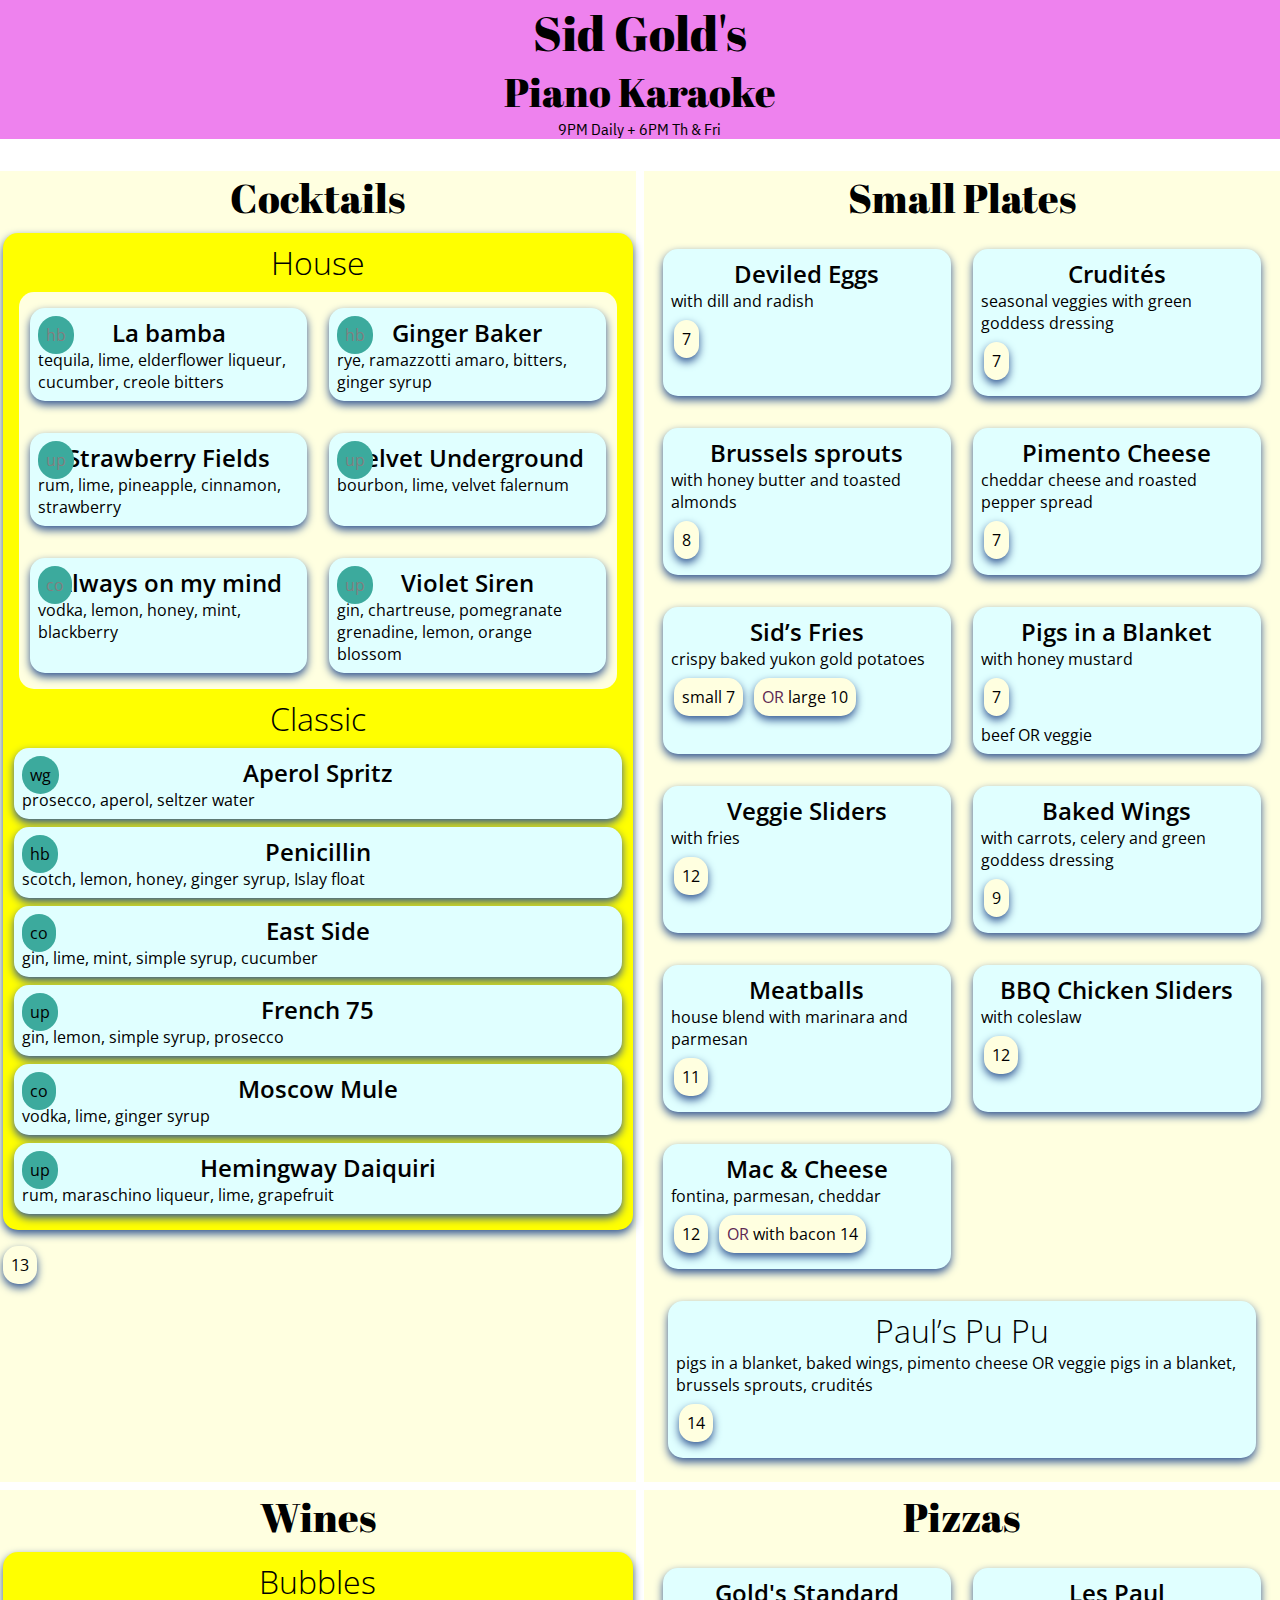
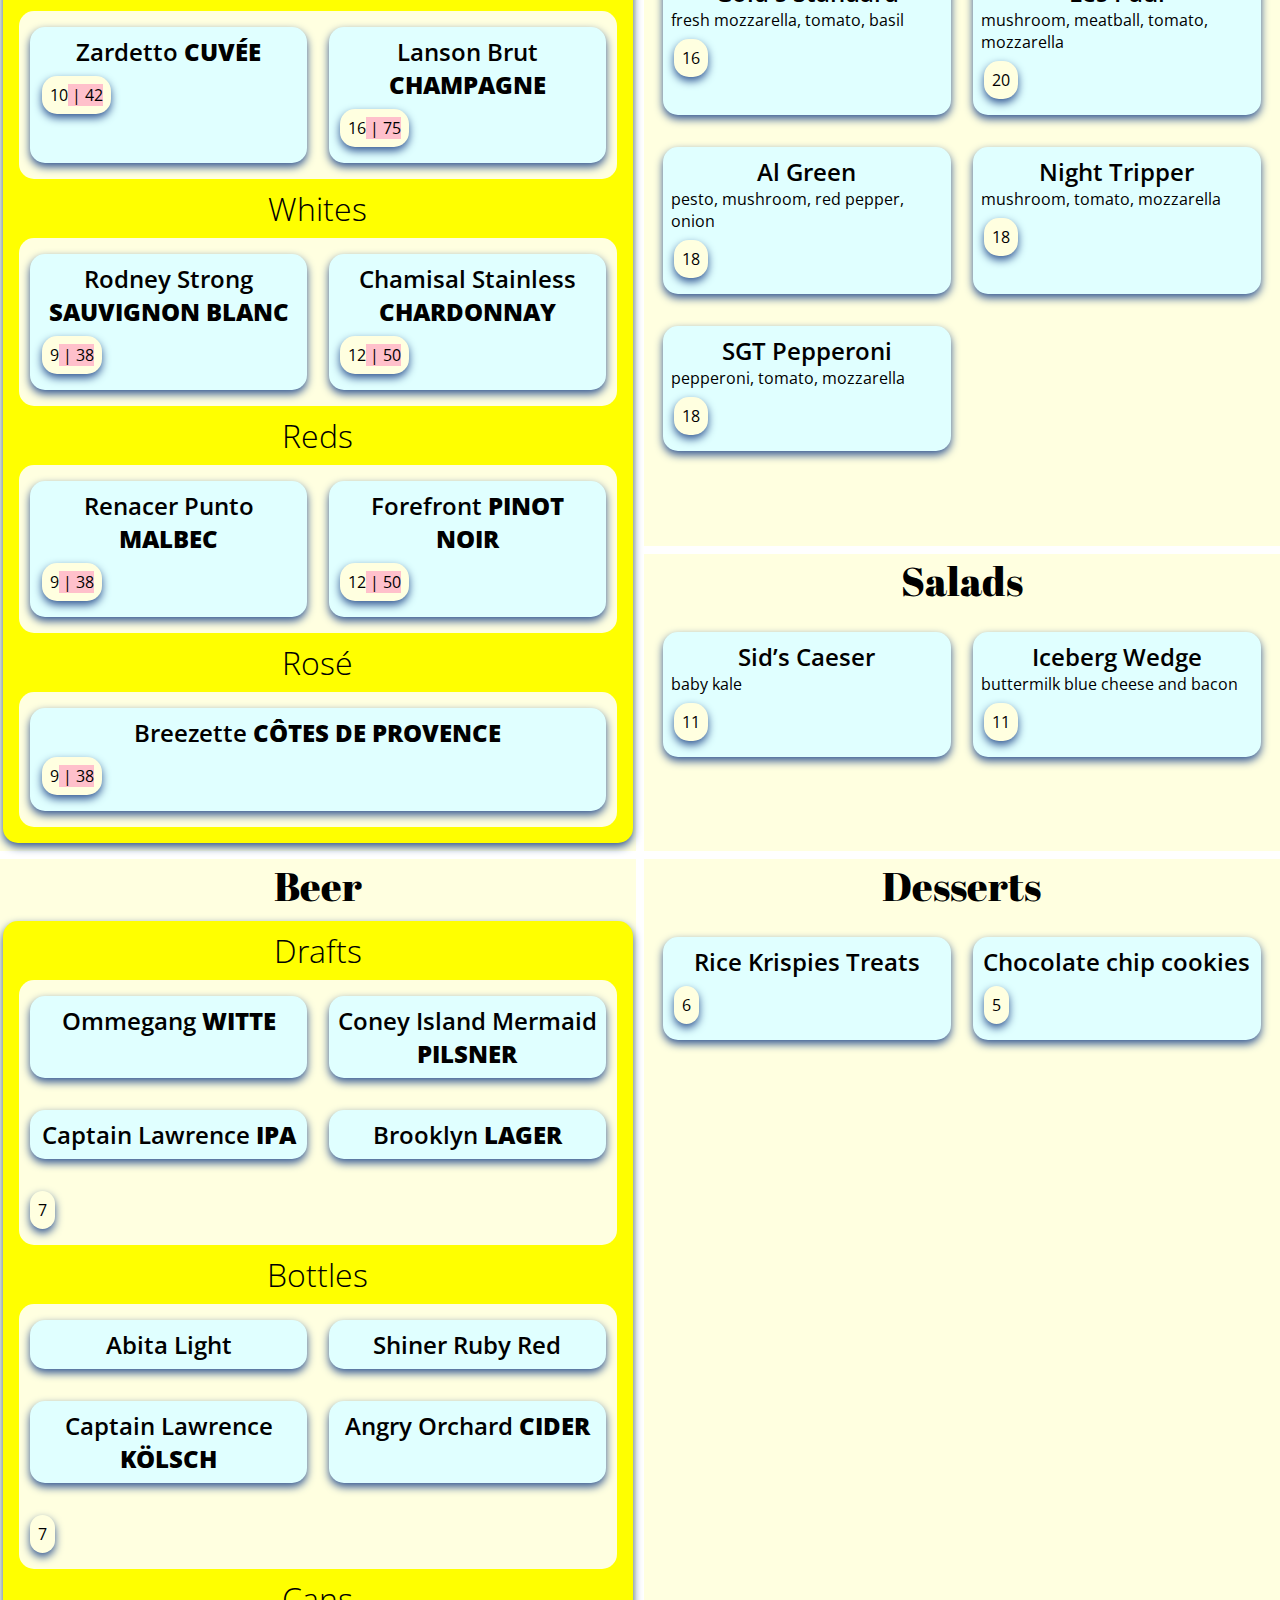
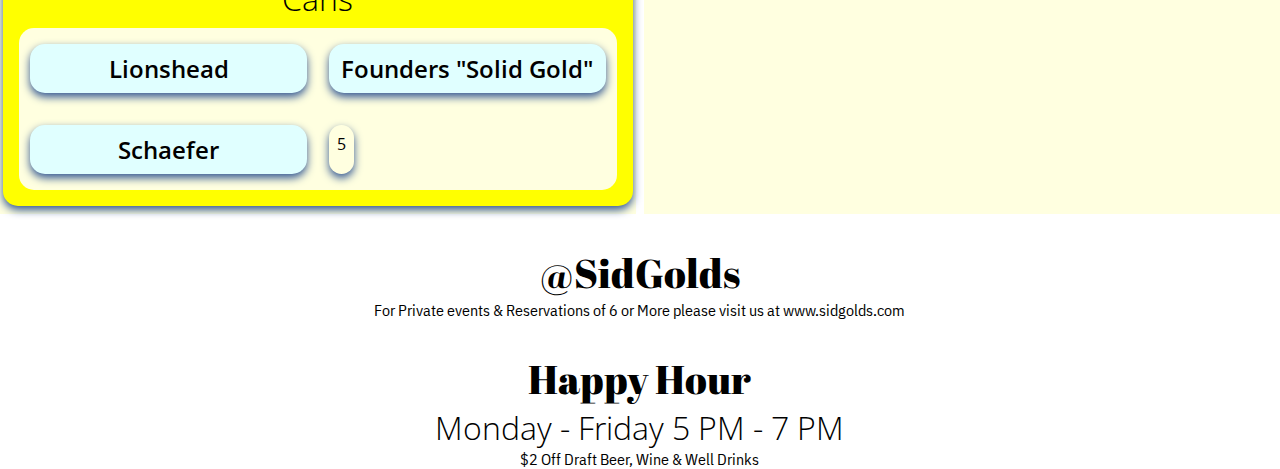
==== commit 625e3092: "fixed overflow with second level of grid items" ====
--- a/index.html
+++ b/index.html
@@ -42,7 +42,7 @@
 <body>
 
   <header id="header">
-    <h1>Sid Gold's Menu</h1>
+    <h1>Sid Gold's</h1>
     <h2>Piano Karaoke</h2>
     <p>9PM Daily + 6PM Th & Fri</p>
   </header>
@@ -50,7 +50,7 @@
   <main id="menu">
     <article id="cocktails">
       <h2>Cocktails</h2>
-      <div class="items">
+      <div class="groups">
         <article id="house-cocktails">
           <h3>House</h3>
           <article class="items">
@@ -82,7 +82,7 @@
         </article>
         <article id="classic-cocktails">
           <h3>Classic</h3>
-          <article class="items">
+          <article class="groups">
             <div class="cocktail wine-glass">
               <h4>Aperol Spritz</h4>
               <p>prosecco, aperol, seltzer water</p>
@@ -115,7 +115,7 @@
 
     <article id="wines">
       <h2>Wines</h2>
-      <div class="items">
+      <div class="groups">
         <article id="bubbles">
           <h3>Bubbles</h3>
           <article class="items">
@@ -169,7 +169,7 @@
 
     <article id="beers">
       <h2>Beer</h2>
-      <div class="items">
+      <div class="groups">
         <article id="drafts">
           <h3>Drafts</h3>
           <article class="items">
--- a/layout.css
+++ b/layout.css
@@ -67,10 +67,12 @@
     grid-template-columns: repeat(2, 1fr);
     grid-template-areas: "cocktails food" "wines pizzas" "wines salads" "beers desserts";
   }
-  .items {
+  .groups, .items {
     grid-gap: 1em;
     grid-template-columns: repeat(auto-fit, minmax(250px, 1fr));
+    background: yellow;
   }
+
   #pupu {
     grid-column: 1 / -1;
   }
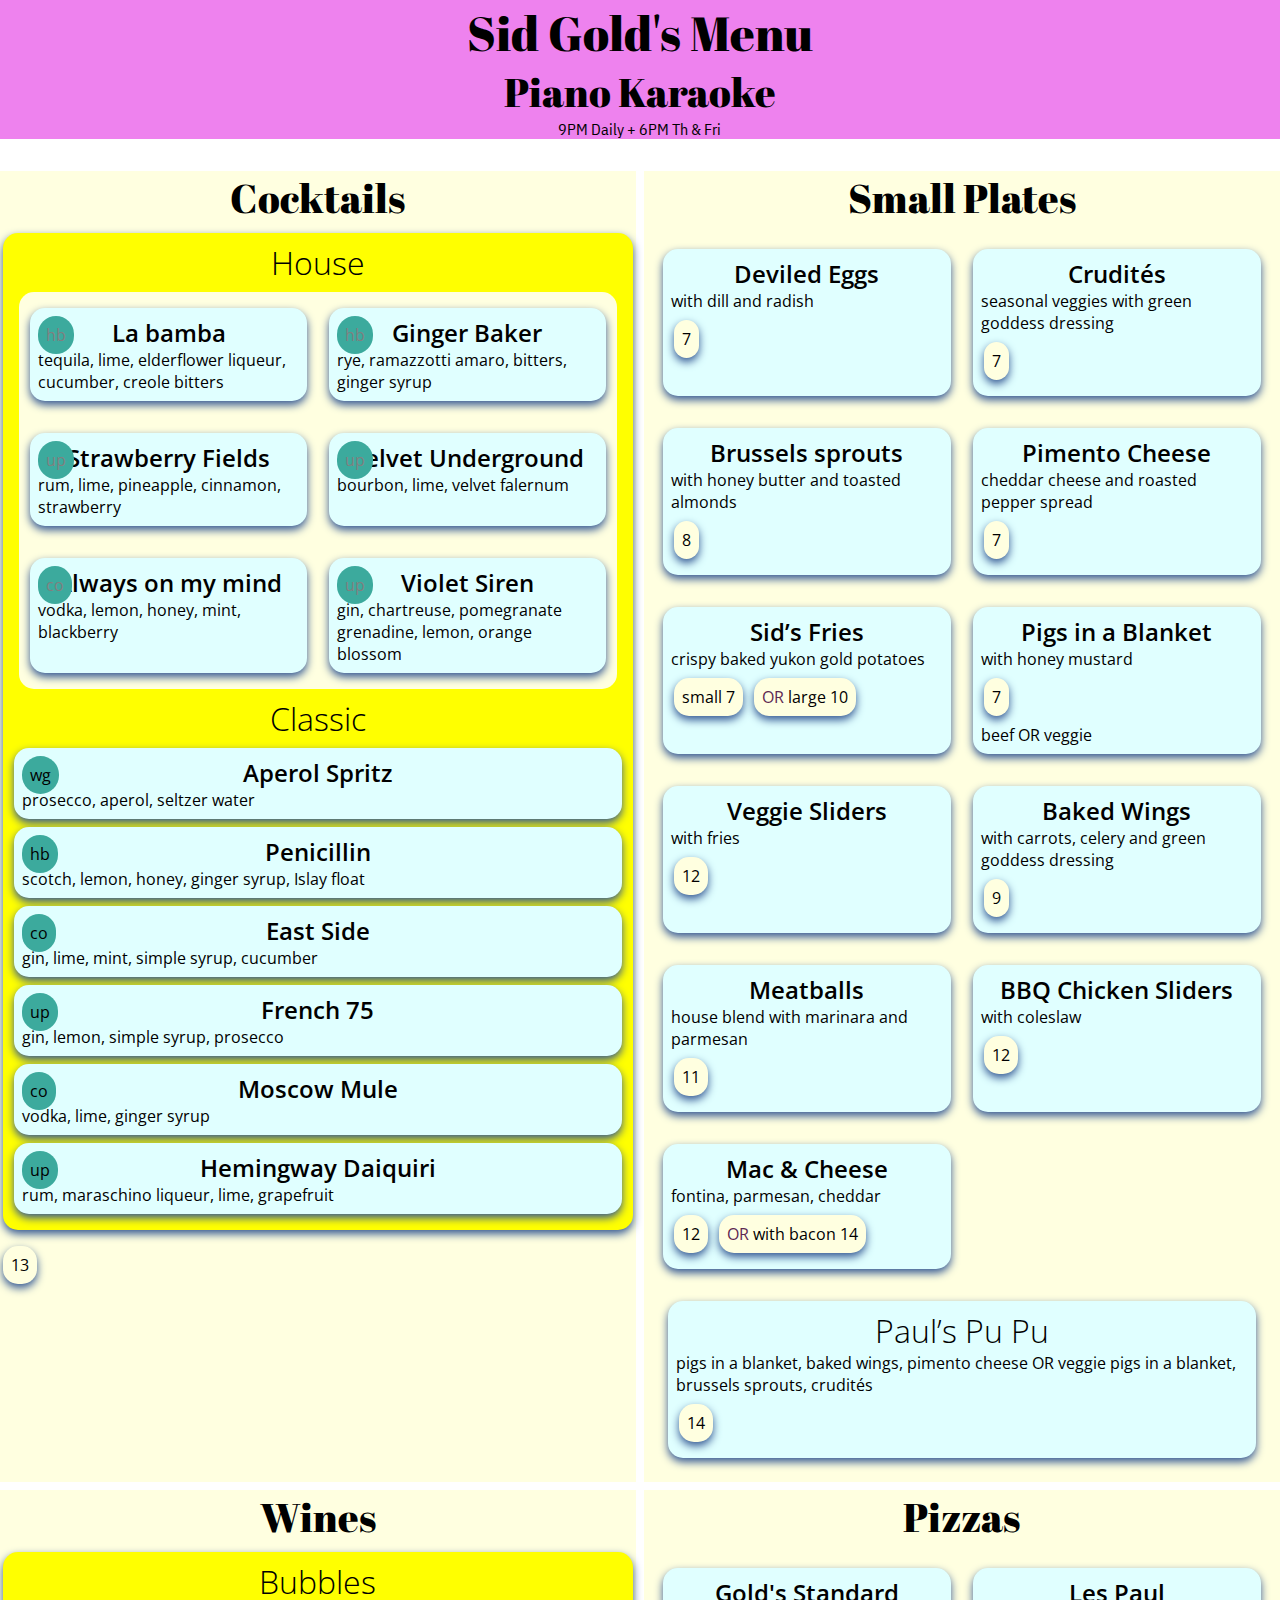
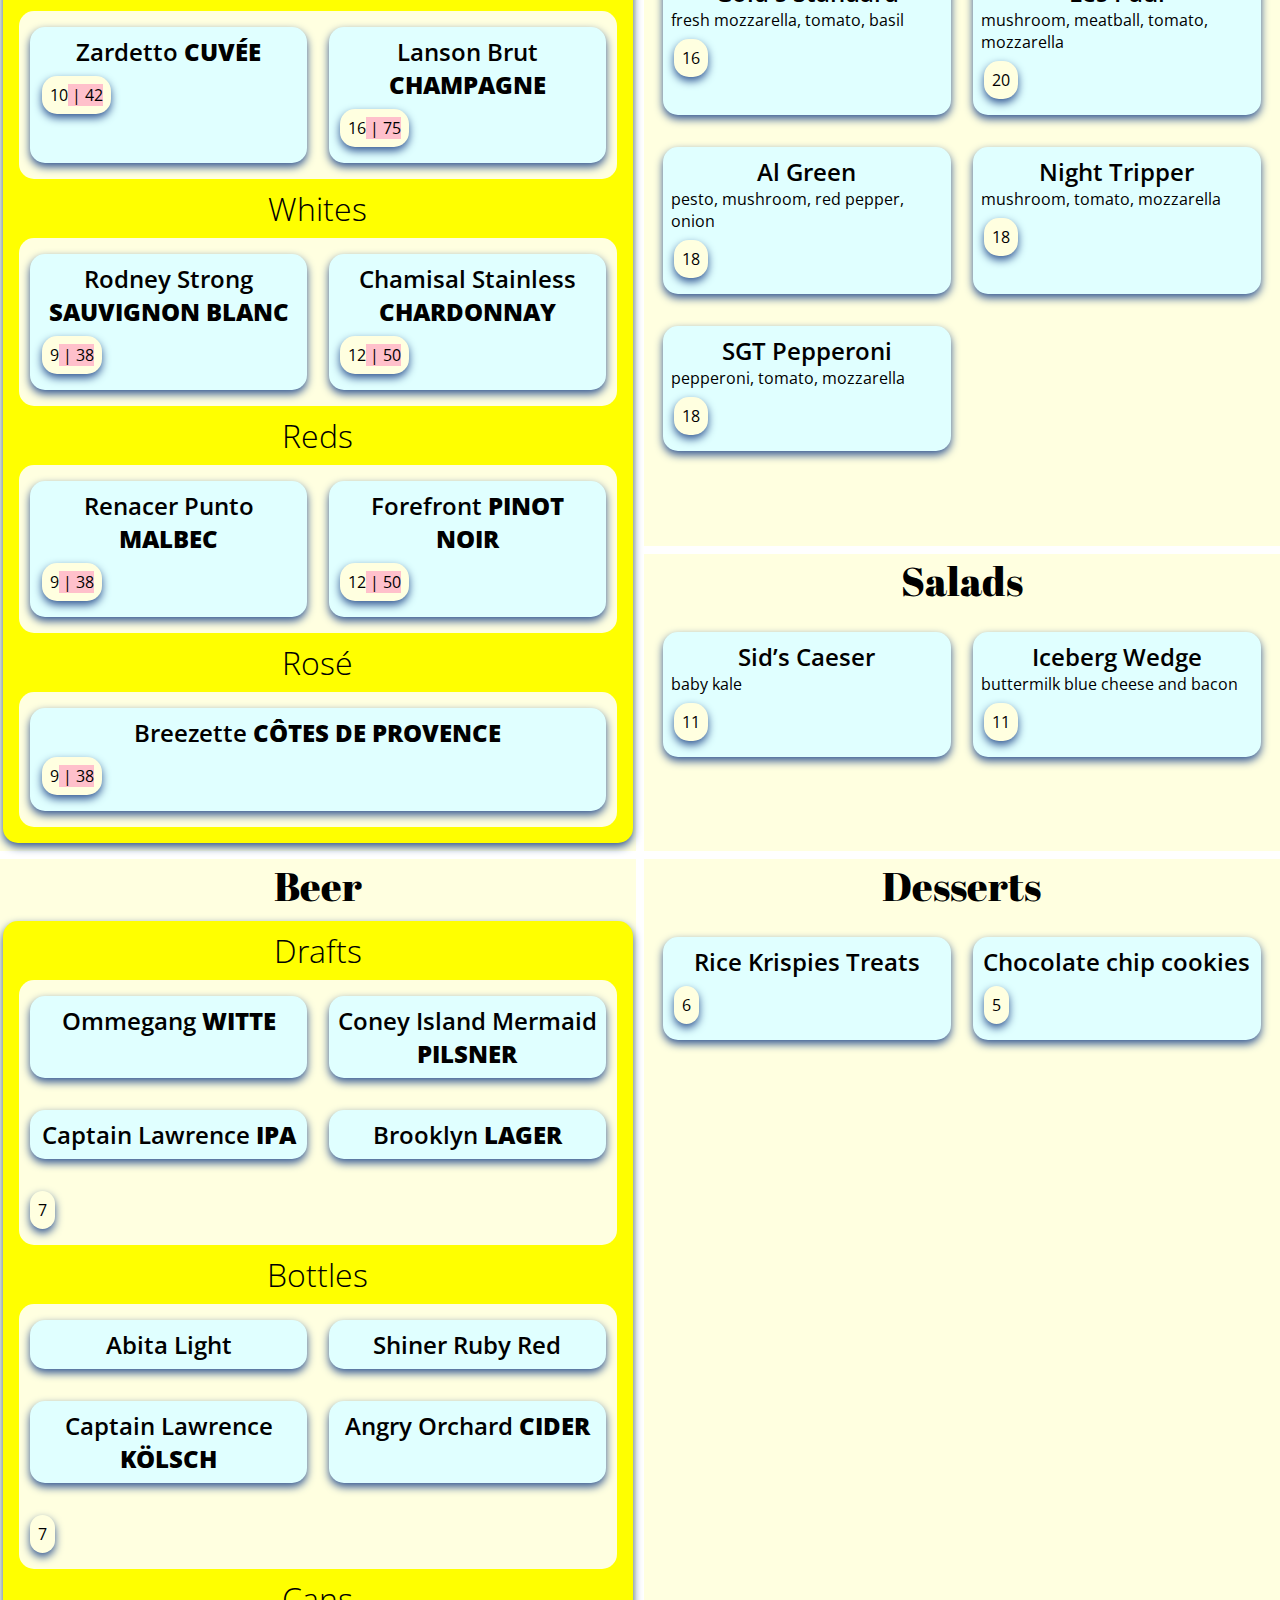
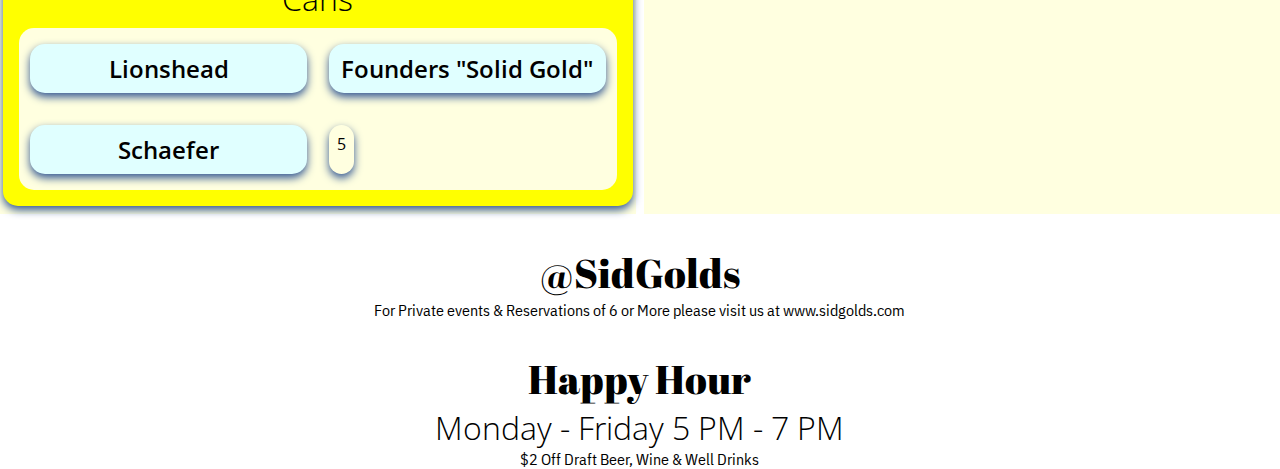
==== commit 3e31bc9a: "Merge pull request #5 from bunkrich/new-updates" ====
--- a/index.html
+++ b/index.html
@@ -42,7 +42,7 @@
 <body>
 
   <header id="header">
-    <h1>Sid Gold's</h1>
+    <h1>Sid Gold's Menu</h1>
     <h2>Piano Karaoke</h2>
     <p>9PM Daily + 6PM Th & Fri</p>
   </header>
